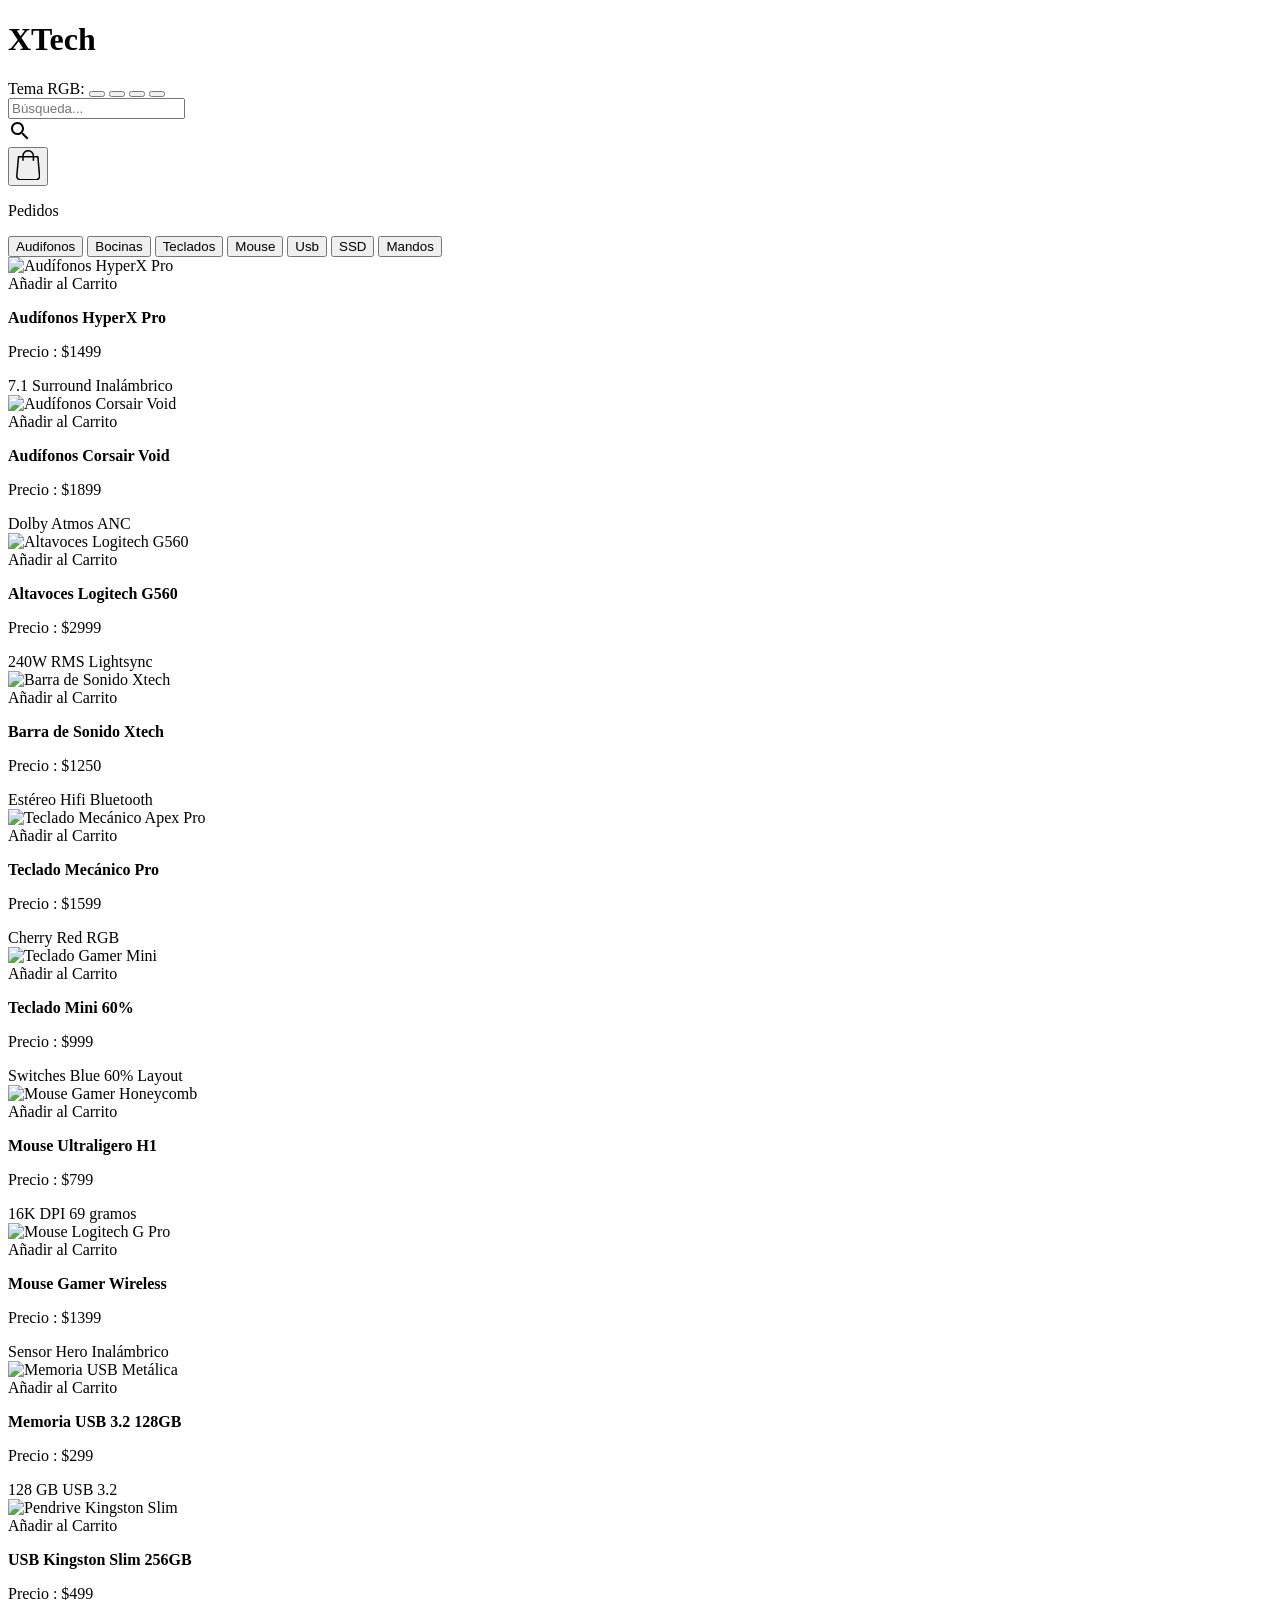
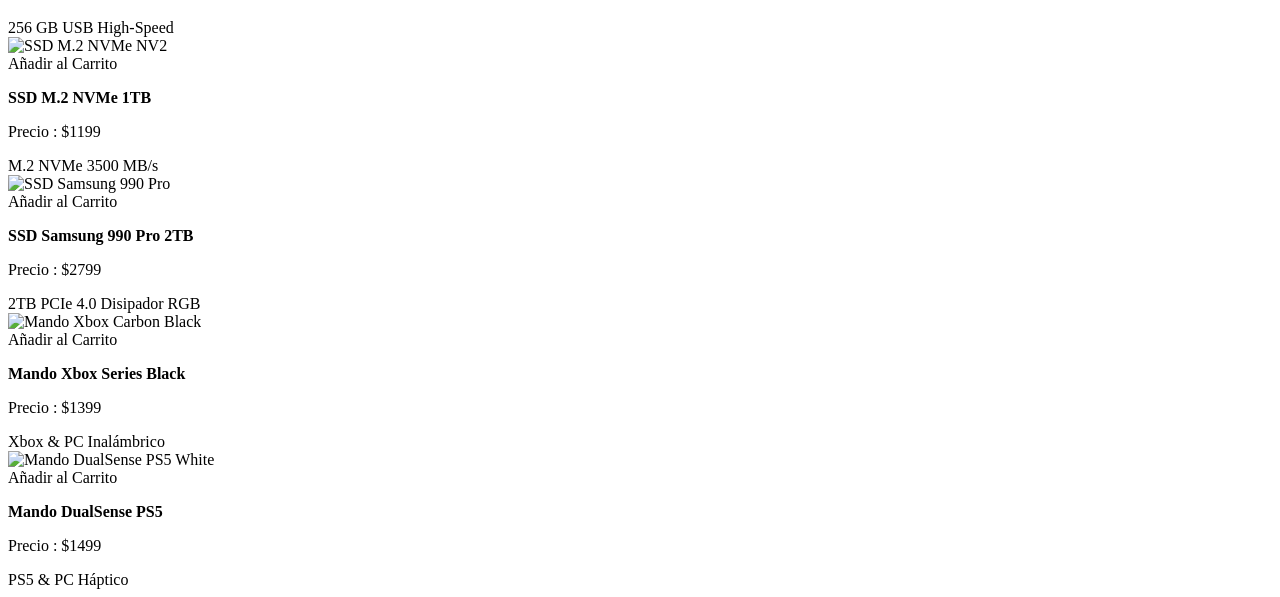
==== index.html @ 7f6bb750 "Update index.html" ====
<!DOCTYPE html>
<html lang="es">

<head>
    <meta charset="UTF-8">
    <meta name="viewport" content="width=device-width, initial-scale=1.0">
    <meta name="description"
        content="StreetFlow: tienda de ropa urbana con camisetas, sudaderas, zapatillas y más. Compra online ropa para hombres y mujeres.">
    <meta name="keywords" content="ropa urbana, streetwear, camisetas oversize, sudaderas, zapatillas, moda urbana">
    <meta name="author" content="Crixx">
    <title>StreetFlow - Ropa Urbana Online</title>
    <link rel="stylesheet" href="style.css">

    <link rel="preconnect" href="https://fonts.googleapis.com">
    <link rel="preconnect" href="https://fonts.gstatic.com" crossorigin>
    <link
        href="https://fonts.googleapis.com/css2?family=Montserrat:wght@400;600;700;800&family=Poppins:wght@300;400;600;700&family=PT+Serif:wght@400;700&display=swap"
        rel="stylesheet">
</head>

<body>

    <script async src="https://pagead2.googlesyndication.com/pagead/js/adsbygoogle.js?client=ca-pub-9582123606262246"
        crossorigin="anonymous"></script>

    <header class="main-header">
        <h1>XTech</h1>
        <div class="linea"></div>
        <div class="theme-selector">
            <span class="theme-label">Tema RGB:</span>
            <button class="theme-btn red active" data-color="#e60023" data-rgb="230, 0, 35" title="Red MSI"></button>
            <button class="theme-btn green" data-color="#00ff66" data-rgb="0, 255, 102" title="Green Razer"></button>
            <button class="theme-btn blue" data-color="#0088ff" data-rgb="0, 136, 255" title="Blue Intel"></button>
            <button class="theme-btn purple" data-color="#9d00ff" data-rgb="157, 0, 255" title="Purple Gamer"></button>
        </div>
    </header>

    <div class="bar-herramientas">
        <div class="search-container">
            <div class="search-bar">
                <input type="text" class="search-input" placeholder="Búsqueda..." />
                <div class="search-icon">
                    <svg xmlns="http://www.w3.org/2000/svg" height="24" viewBox="0 0 24 24" width="24">
                        <path d="M0 0h24v24H0z" fill="none"></path>
                        <path
                            d="M15.5 14h-.79l-.28-.27C15.41 12.59 16 11.11 16 9.5 16 5.91 13.09 3 9.5 3S3 5.91 3 9.5 5.91 16 9.5 16c1.61 0 3.09-.59 4.23-1.57l.27.28v.79l5 4.99L20.49 19l-4.99-5zM9.5 14C7.01 14 5 11.99 5 9.5S7.01 5 9.5 5 14 7.01 14 9.5 11.99 14 9.5 14z">
                        </path>
                    </svg>
                </div>
            </div>
            <div class="glow"></div>
        </div>

        <div class="cart-container" style="cursor: pointer;">
            <button data-quantity="0" class="btn-cart">
                <svg class="icon-cart" viewBox="0 0 24.38 30.52" height="30.52" width="24.38"
                    xmlns="http://www.w3.org/2000/svg">
                    <title>icon-cart</title>
                    <path transform="translate(-3.62 -0.85)"
                        d="M28,27.3,26.24,7.51a.75.75,0,0,0-.76-.69h-3.7a6,6,0,0,0-12,0H6.13a.76.76,0,0,0-.76.69L3.62,27.3v.07a4.29,4.29,0,0,0,4.52,4H23.48a4.29,4.29,0,0,0,4.52-4ZM15.81,2.37a4.47,4.47,0,0,1,4.46,4.45H11.35a4.47,4.47,0,0,1,4.46-4.45Zm7.67,27.48H8.13a2.79,2.79,0,0,1-3-2.45L6.83,8.34h3V11a.76.76,0,0,0,1.52,0V8.34h8.92V11a.76.76,0,0,0,1.52,0V8.34h3L26.48,27.4a2.79,2.79,0,0,1-3,2.44Zm0,0">
                    </path>
                </svg>
                <span class="quantity"></span>
            </button>
            <p class="texto_carrito">Pedidos</p>
        </div>
    </div>

    <div class="contenedor_seleccion">
        <button class="audifonos">Audifonos</button>
        <button class="bocinas">Bocinas</button>
        <button class="teclados">Teclados</button>
        <button class="mouse">Mouse</button>
        <button class="usb">Usb</button>
        <button class="ssd">SSD</button>
        <button class="mandos">Mandos</button>
    </div>

    <main class="contenedor-cards">
        <!-- AUDIFONOS -->
        <div class="card" data-category="audifonos" data-desc="Auriculares gamer profesionales con sonido envolvente e iluminación dinámica RGB." data-specs="Sonido 7.1, Iluminación RGB, Conexión Inalámbrica, Micrófono Desmontable">
            <div class="img-card">
                <img src="https://images.unsplash.com/photo-1546435770-a3e426bf472b?w=500&auto=format&fit=crop&q=60" alt="Audífonos HyperX Pro">
            </div>
            <div class="add-cart">Añadir al Carrito</div>
            <div class="info-card">
                <p><strong>Audífonos HyperX Pro</strong></p>
                <p>Precio : $1499</p>
                <div class="badges">
                    <span class="badge">7.1 Surround</span>
                    <span class="badge">Inalámbrico</span>
                </div>
            </div>
        </div>

        <div class="card" data-category="audifonos" data-desc="Auriculares de gama alta con transductores de neodimio y soporte completo para Dolby Atmos." data-specs="Dolby Atmos, Cancelación Ruido, Almohadillas Gel, Autonomía 20 horas">
            <div class="img-card">
                <img src="https://images.unsplash.com/photo-1618384887929-16ec33fab9ef?w=500&auto=format&fit=crop&q=60" alt="Audífonos Corsair Void">
            </div>
            <div class="add-cart">Añadir al Carrito</div>
            <div class="info-card">
                <p><strong>Audífonos Corsair Void</strong></p>
                <p>Precio : $1899</p>
                <div class="badges">
                    <span class="badge">Dolby Atmos</span>
                    <span class="badge">ANC</span>
                </div>
            </div>
        </div>

        <!-- BOCINAS -->
        <div class="card" data-category="bocinas" data-desc="Sistema de altavoces de escritorio con potente subwoofer y retroiluminación inteligente RGB sincronizada con tu pantalla." data-specs="Potencia 240W, Iluminación Lightsync, Conectividad Bluetooth, Entrada Óptica">
            <div class="img-card">
                <img src="https://images.unsplash.com/photo-1545454675-3531b543be5d?w=500&auto=format&fit=crop&q=60" alt="Altavoces Logitech G560">
            </div>
            <div class="add-cart">Añadir al Carrito</div>
            <div class="info-card">
                <p><strong>Altavoces Logitech G560</strong></p>
                <p>Precio : $2999</p>
                <div class="badges">
                    <span class="badge">240W RMS</span>
                    <span class="badge">Lightsync</span>
                </div>
            </div>
        </div>

        <div class="card" data-category="bocinas" data-desc="Barra de sonido compacta para debajo del monitor con sonido estéreo nítido e iluminación RGB integrada." data-specs="Sonido Estéreo, Bluetooth 5.0, Batería Recargable, RGB Dinámico">
            <div class="img-card">
                <img src="https://images.unsplash.com/photo-1608248597279-f99d160bfcbc?w=500&auto=format&fit=crop&q=60" alt="Barra de Sonido Xtech">
            </div>
            <div class="add-cart">Añadir al Carrito</div>
            <div class="info-card">
                <p><strong>Barra de Sonido Xtech</strong></p>
                <p>Precio : $1250</p>
                <div class="badges">
                    <span class="badge">Estéreo Hifi</span>
                    <span class="badge">Bluetooth</span>
                </div>
            </div>
        </div>

        <!-- TECLADOS -->
        <div class="card" data-category="teclados" data-desc="Teclado mecánico completo de alto rendimiento con switches lineales y distribución en español." data-specs="Switches Red, Iluminación RGB, Reposamuñecas, Chasis de Aluminio">
            <div class="img-card">
                <img src="https://images.unsplash.com/photo-1587829741301-dc798b83add3?w=500&auto=format&fit=crop&q=60" alt="Teclado Mecánico Apex Pro">
            </div>
            <div class="add-cart">Añadir al Carrito</div>
            <div class="info-card">
                <p><strong>Teclado Mecánico Pro</strong></p>
                <p>Precio : $1599</p>
                <div class="badges">
                    <span class="badge">Cherry Red</span>
                    <span class="badge">RGB</span>
                </div>
            </div>
        </div>

        <div class="card" data-category="teclados" data-desc="Teclado mecánico ultra-compacto formato 60% ideal para ahorrar espacio en escritorios gamer." data-specs="Formato 60%, Switches Blue, Cable USB-C, RGB Programable">
            <div class="img-card">
                <img src="https://images.unsplash.com/photo-1595225476474-87563907a212?w=500&auto=format&fit=crop&q=60" alt="Teclado Gamer Mini">
            </div>
            <div class="add-cart">Añadir al Carrito</div>
            <div class="info-card">
                <p><strong>Teclado Mini 60%</strong></p>
                <p>Precio : $999</p>
                <div class="badges">
                    <span class="badge">Switches Blue</span>
                    <span class="badge">60% Layout</span>
                </div>
            </div>
        </div>

        <!-- MOUSE -->
        <div class="card" data-category="mouse" data-desc="Mouse gamer ultraligero con diseño perforado panel de abeja para movimientos rápidos y precisos." data-specs="Sensor 16,000 DPI, Peso 69g, Cable Ultraligero, Switches Omron">
            <div class="img-card">
                <img src="https://images.unsplash.com/photo-1615663245857-ac93bb7c39e7?w=500&auto=format&fit=crop&q=60" alt="Mouse Gamer Honeycomb">
            </div>
            <div class="add-cart">Añadir al Carrito</div>
            <div class="info-card">
                <p><strong>Mouse Ultraligero H1</strong></p>
                <p>Precio : $799</p>
                <div class="badges">
                    <span class="badge">16K DPI</span>
                    <span class="badge">69 gramos</span>
                </div>
            </div>
        </div>

        <div class="card" data-category="mouse" data-desc="Mouse inalámbrico profesional de alto rendimiento con sensor óptico de última generación." data-specs="Sensor HERO, Inalámbrico, Batería 60h, 6 Botones Programables">
            <div class="img-card">
                <img src="https://images.unsplash.com/photo-1625842268584-8f329044703b?w=500&auto=format&fit=crop&q=60" alt="Mouse Logitech G Pro">
            </div>
            <div class="add-cart">Añadir al Carrito</div>
            <div class="info-card">
                <p><strong>Mouse Gamer Wireless</strong></p>
                <p>Precio : $1399</p>
                <div class="badges">
                    <span class="badge">Sensor Hero</span>
                    <span class="badge">Inalámbrico</span>
                </div>
            </div>
        </div>

        <!-- USB -->
        <div class="card" data-category="usb" data-desc="Memoria USB de alta resistencia metálica con interfaz USB 3.2 para transferencia ultrarrápida." data-specs="Capacidad 128GB, Interfaz USB 3.2, Cuerpo Metálico, Lector 150MB/s">
            <div class="img-card">
                <img src="https://images.unsplash.com/photo-1599940824399-b87987ceb72a?w=500&auto=format&fit=crop&q=60" alt="Memoria USB Metálica">
            </div>
            <div class="add-cart">Añadir al Carrito</div>
            <div class="info-card">
                <p><strong>Memoria USB 3.2 128GB</strong></p>
                <p>Precio : $299</p>
                <div class="badges">
                    <span class="badge">128 GB</span>
                    <span class="badge">USB 3.2</span>
                </div>
            </div>
        </div>

        <div class="card" data-category="usb" data-desc="Memoria USB ultra compacta de alta velocidad ideal para portátiles y reproductores de audio." data-specs="Capacidad 256GB, Interfaz USB 3.2 Gen 2, Diseño Compacto, Lector 200MB/s">
            <div class="img-card">
                <img src="https://images.unsplash.com/photo-1611186871348-b1ce696e52c9?w=500&auto=format&fit=crop&q=60" alt="Pendrive Kingston Slim">
            </div>
            <div class="add-cart">Añadir al Carrito</div>
            <div class="info-card">
                <p><strong>USB Kingston Slim 256GB</strong></p>
                <p>Precio : $499</p>
                <div class="badges">
                    <span class="badge">256 GB</span>
                    <span class="badge">USB High-Speed</span>
                </div>
            </div>
        </div>

        <!-- SSD -->
        <div class="card" data-category="ssd" data-desc="Unidad interna de estado sólido NVMe de alta velocidad ideal para reducir tiempos de carga." data-specs="Capacidad 1TB, Factor de forma M.2 NVMe, Lectura 3500MB/s, PCIe 4.0">
            <div class="img-card">
                <img src="https://images.unsplash.com/photo-1591488320449-011701bb6704?w=500&auto=format&fit=crop&q=60" alt="SSD M.2 NVMe NV2">
            </div>
            <div class="add-cart">Añadir al Carrito</div>
            <div class="info-card">
                <p><strong>SSD M.2 NVMe 1TB</strong></p>
                <p>Precio : $1199</p>
                <div class="badges">
                    <span class="badge">M.2 NVMe</span>
                    <span class="badge">3500 MB/s</span>
                </div>
            </div>
        </div>

        <div class="card" data-category="ssd" data-desc="SSD insignia de rendimiento extremo con disipador térmico de aluminio incorporado, compatible con PS5 y PC." data-specs="Capacidad 2TB, Disipador Integrado, Lectura 7450MB/s, Compatible PS5/PC">
            <div class="img-card">
                <img src="https://images.unsplash.com/photo-1544244015-0df4b3ffc6b0?w=500&auto=format&fit=crop&q=60" alt="SSD Samsung 990 Pro">
            </div>
            <div class="add-cart">Añadir al Carrito</div>
            <div class="info-card">
                <p><strong>SSD Samsung 990 Pro 2TB</strong></p>
                <p>Precio : $2799</p>
                <div class="badges">
                    <span class="badge">2TB PCIe 4.0</span>
                    <span class="badge">Disipador RGB</span>
                </div>
            </div>
        </div>

        <!-- MANDOS -->
        <div class="card" data-category="mandos" data-desc="Mando inalámbrico oficial de Xbox con ergonomía refinada, joysticks de alta sensibilidad y agarre antideslizante." data-specs="Conexión Inalámbrica, Puerto Jack 3.5mm, Compatibilidad PC/Xbox, Pilas/Batería recargable">
            <div class="img-card">
                <img src="https://images.unsplash.com/photo-1600080972464-8e5f35f63d08?w=500&auto=format&fit=crop&q=60" alt="Mando Xbox Carbon Black">
            </div>
            <div class="add-cart">Añadir al Carrito</div>
            <div class="info-card">
                <p><strong>Mando Xbox Series Black</strong></p>
                <p>Precio : $1399</p>
                <div class="badges">
                    <span class="badge">Xbox & PC</span>
                    <span class="badge">Inalámbrico</span>
                </div>
            </div>
        </div>

        <div class="card" data-category="mandos" data-desc="Control inalámbrico DualSense con retroalimentación háptica y gatillos adaptativos." data-specs="Retroalimentación Háptica, Gatillos Adaptativos, Micrófono Integrado, Sensor de Movimiento">
            <div class="img-card">
                <img src="https://images.unsplash.com/photo-1592840496694-26d035b52b48?w=500&auto=format&fit=crop&q=60" alt="Mando DualSense PS5 White">
            </div>
            <div class="add-cart">Añadir al Carrito</div>
            <div class="info-card">
                <p><strong>Mando DualSense PS5</strong></p>
                <p>Precio : $1499</p>
                <div class="badges">
                    <span class="badge">PS5 & PC</span>
                    <span class="badge">Háptico</span>
                </div>
            </div>
        </div>
    </main>

    <script>
        document.addEventListener('DOMContentLoaded', () => {
            // --- CONFIGURACIÓN DE TU WHATSAPP ---
            const TELEFONO_WHATSAPP = "18493793749";

            // --- ESTADO GLOBAL ---
            let carrito = [];
            let filtroActivo = null;

            // --- ELEMENTOS DEL DOM ---
            const searchInput = document.querySelector('.search-input');
            const cards = document.querySelectorAll('.card');
            const cartContainer = document.querySelector('.cart-container');
            const btnCart = document.querySelector('.btn-cart');
            const quantityBadge = document.querySelector('.quantity');

            // --- SELECTOR DE TEMAS RGB ---
            const themeBtns = document.querySelectorAll('.theme-btn');
            themeBtns.forEach(btn => {
                btn.addEventListener('click', () => {
                    themeBtns.forEach(b => b.classList.remove('active'));
                    btn.classList.add('active');
                    const color = btn.getAttribute('data-color');
                    const rgb = btn.getAttribute('data-rgb');
                    document.documentElement.style.setProperty('--primary-color', color);
                    document.documentElement.style.setProperty('--primary-color-rgb', rgb);
                });
            });

            // --- DISEÑO DINÁMICO DE LA NOTIFICACIÓN DEL CARRITO ---
            Object.assign(quantityBadge.style, {
                position: 'absolute',
                top: '-5px',
                right: '-5px',
                backgroundColor: 'var(--primary-color)',
                color: 'white',
                fontSize: '11px',
                fontWeight: 'bold',
                borderRadius: '50%',
                padding: '2px 6px',
                minWidth: '18px',
                height: '18px',
                display: 'none',
                alignItems: 'center',
                justifyContent: 'center',
                fontFamily: "'Montserrat', sans-serif",
                zIndex: '10'
            });

            // --- FUNCIÓN: ACTUALIZAR CONTADOR DE PRENDAS ---
            function actualizarInterfazCarrito() {
                const totalProductos = carrito.reduce((sum, item) => sum + item.cantidad, 0);
                btnCart.setAttribute('data-quantity', totalProductos);

                if (totalProductos > 0) {
                    quantityBadge.textContent = totalProductos;
                    quantityBadge.style.display = 'flex';
                } else {
                    quantityBadge.style.display = 'none';
                }
            }

            // --- FUNCIÓN: AÑADIR AL CARRITO (DESDE LA TARJETA DIRECTO) ---
            cards.forEach(card => {
                const btnAdd = card.querySelector('.add-cart');
                btnAdd.addEventListener('click', (e) => {
                    e.stopPropagation(); // Evita clics no deseados e impedir abrir modal de specs

                    const titulo = card.querySelector('.info-card strong').textContent;
                    const precioTexto = card.querySelector('.info-card p:nth-child(2)').textContent;
                    const precio = parseInt(precioTexto.replace(/[^0-9]/g, ''), 10) || 0;

                    const itemExistente = carrito.find(item => item.titulo === titulo);
                    if (itemExistente) {
                        itemExistente.cantidad++;
                    } else {
                        carrito.push({ titulo, precio, cantidad: 1 });
                    }

                    actualizarInterfazCarrito();

                    // Pequeño efecto visual temporal de éxito al botón presionado
                    const textoOriginal = btnAdd.textContent;
                    btnAdd.textContent = "¡Agregado! ✓";
                    btnAdd.style.color = "#00ff66"; // verde de éxito
                    setTimeout(() => {
                        btnAdd.textContent = textoOriginal;
                        btnAdd.style.color = "";
                    }, 1000);
                });

                // --- ABRIR MODAL DE ESPECIFICACIONES ---
                card.addEventListener('click', (e) => {
                    // Si se hizo click en el botón de agregar al carrito directo, ignorar
                    if (e.target.classList.contains('add-cart')) return;

                    const titulo = card.querySelector('.info-card strong').textContent;
                    const precioTexto = card.querySelector('.info-card p:nth-child(2)').textContent;
                    const precio = parseInt(precioTexto.replace(/[^0-9]/g, ''), 10) || 0;
                    const imgUrl = card.querySelector('.img-card img').src;
                    const desc = card.getAttribute('data-desc') || "Sin descripción disponible.";
                    const specsAttr = card.getAttribute('data-specs') || "";
                    const specsList = specsAttr ? specsAttr.split(',') : [];

                    abrirModalEspecificaciones(titulo, precio, imgUrl, desc, specsList);
                });
            });

            // --- FUNCIÓN: ABRIR MODAL DE ESPECIFICACIONES TÉCNICAS ---
            function abrirModalEspecificaciones(titulo, precio, imgUrl, desc, specsList) {
                const overlay = document.createElement('div');
                overlay.className = 'specs-modal-overlay';

                const contenido = document.createElement('div');
                contenido.className = 'specs-modal-content';

                // Botón Cerrar
                const btnCerrar = document.createElement('button');
                btnCerrar.className = 'specs-modal-close';
                btnCerrar.innerHTML = '&times;';
                btnCerrar.addEventListener('click', () => overlay.remove());
                contenido.appendChild(btnCerrar);

                // Grid Principal
                const grid = document.createElement('div');
                grid.className = 'specs-modal-grid';

                // Imagen
                const img = document.createElement('img');
                img.src = imgUrl;
                img.alt = titulo;
                img.className = 'specs-modal-img';
                grid.appendChild(img);

                // Info
                const info = document.createElement('div');
                info.className = 'specs-modal-info';

                const subInfo = document.createElement('div');
                
                const titleEl = document.createElement('h4');
                titleEl.className = 'specs-modal-title';
                titleEl.textContent = titulo;
                subInfo.appendChild(titleEl);

                const descEl = document.createElement('p');
                descEl.className = 'specs-modal-desc';
                descEl.textContent = desc;
                subInfo.appendChild(descEl);

                if (specsList.length > 0) {
                    const techList = document.createElement('ul');
                    techList.className = 'specs-modal-tech-list';
                    specsList.forEach(spec => {
                        const li = document.createElement('li');
                        li.textContent = spec.trim();
                        techList.appendChild(li);
                    });
                    subInfo.appendChild(techList);
                }

                info.appendChild(subInfo);

                // Footer Modal
                const footer = document.createElement('div');
                footer.className = 'specs-modal-footer';

                const precioEl = document.createElement('span');
                precioEl.className = 'specs-modal-price';
                precioEl.textContent = `$${precio}`;
                footer.appendChild(precioEl);

                const btnAdd = document.createElement('button');
                btnAdd.className = 'specs-modal-btn-add';
                btnAdd.textContent = 'Añadir al Carrito';
                btnAdd.addEventListener('click', () => {
                    const itemExistente = carrito.find(item => item.titulo === titulo);
                    if (itemExistente) {
                        itemExistente.cantidad++;
                    } else {
                        carrito.push({ titulo, precio, cantidad: 1 });
                    }
                    actualizarInterfazCarrito();

                    // Animación de éxito
                    btnAdd.textContent = "✓ Agregado";
                    btnAdd.style.backgroundColor = '#00ff66';
                    btnAdd.style.color = '#000';
                    setTimeout(() => {
                        btnAdd.textContent = "Añadir al Carrito";
                        btnAdd.style.backgroundColor = '';
                        btnAdd.style.color = '';
                    }, 1000);
                });
                footer.appendChild(btnAdd);

                info.appendChild(footer);
                grid.appendChild(info);
                contenido.appendChild(grid);
                overlay.appendChild(contenido);

                overlay.addEventListener('click', (e) => {
                    if (e.target === overlay) overlay.remove();
                });

                document.body.appendChild(overlay);
            }

            // --- FUNCIÓN: FILTRAR POR CATEGORÍAS (BOTONES) ---
            const mapeoCategorias = {
                '.audifonos': 'audifono',
                '.bocinas': 'bocina',
                '.teclados': 'teclado',
                '.mouse': 'mouse',
                '.usb': 'usb',
                '.ssd': 'ssd',
                '.mandos': 'mando'
            };

            Object.keys(mapeoCategorias).forEach(selector => {
                const boton = document.querySelector(selector);
                if (boton) {
                    boton.addEventListener('click', () => {
                        const termino = mapeoCategorias[selector];

                        if (filtroActivo === termino) {
                            filtroActivo = null;
                            searchInput.value = "";
                            filtrarProductos("");
                        } else {
                            filtroActivo = termino;
                            searchInput.value = boton.textContent;
                            filtrarProductos(termino);
                        }
                    });
                }
            });

            // --- FUNCIÓN: FILTRAR POR BARRA DE BÚSQUEDA ---
            searchInput.addEventListener('input', (e) => {
                filtroActivo = null;
                filtrarProductos(e.target.value);
            });

            function filtrarProductos(termino) {
                const limpio = termino.toLowerCase().trim();
                cards.forEach(card => {
                    const titulo = card.querySelector('.info-card strong').textContent.toLowerCase();
                    const categoria = (card.getAttribute('data-category') || '').toLowerCase();
                    if (titulo.includes(limpio) || categoria.includes(limpio)) {
                        card.style.display = '';
                    } else {
                        card.style.display = 'none';
                    }
                });
            }

            // --- INTERFAZ DINÁMICA DEL MODAL DE COMPRAS XTECH ---
            cartContainer.addEventListener('click', () => {
                abrirModalPedidos();
            });

            function abrirModalPedidos() {
                const modalPrevio = document.getElementById('streetflow-modal');
                if (modalPrevio) modalPrevio.remove();

                const overlay = document.createElement('div');
                overlay.id = 'streetflow-modal';
                Object.assign(overlay.style, {
                    position: 'fixed',
                    top: '0',
                    left: '0',
                    width: '100vw',
                    height: '100vh',
                    backgroundColor: 'rgba(0, 0, 0, 0.85)',
                    zIndex: '9999',
                    display: 'flex',
                    alignItems: 'center',
                    justifyContent: 'center',
                    fontFamily: "'Montserrat', sans-serif",
                    padding: '15px'
                });

                const contenido = document.createElement('div');
                Object.assign(contenido.style, {
                    backgroundColor: '#111',
                    border: '2px solid var(--primary-color)',
                    borderRadius: '8px',
                    width: '100%',
                    maxWidth: '450px',
                    padding: '25px',
                    color: 'whitesmoke',
                    boxShadow: '0 0 25px rgba(var(--primary-color-rgb), 0.4)',
                    position: 'relative'
                });

                const tituloModal = document.createElement('h3');
                tituloModal.textContent = "Mis Pedidos";
                Object.assign(tituloModal.style, {
                    fontSize: '22px',
                    fontWeight: '800',
                    marginBottom: '20px',
                    textAlign: 'center',
                    borderBottom: '1px solid var(--primary-color)',
                    paddingBottom: '10px',
                    textTransform: 'uppercase',
                    letterSpacing: '1px'
                });
                contenido.appendChild(tituloModal);

                const listaProductos = document.createElement('div');
                Object.assign(listaProductos.style, {
                    maxHeight: '240px',
                    overflowY: 'auto',
                    marginBottom: '20px',
                    paddingRight: '5px'
                });

                let totalCompra = 0;

                if (carrito.length === 0) {
                    const vacio = document.createElement('p');
                    vacio.textContent = "Tu carrito está vacío actualmente.";
                    vacio.style.textAlign = 'center';
                    vacio.style.color = 'gray';
                    listaProductos.appendChild(vacio);
                } else {
                    carrito.forEach((item, index) => {
                        const subtotal = item.precio * item.cantidad;
                        totalCompra += subtotal;

                        const fila = document.createElement('div');
                        Object.assign(fila.style, {
                            display: 'flex',
                            justifyContent: 'space-between',
                            alignItems: 'center',
                            marginBottom: '12px',
                            fontSize: '14px',
                            borderBottom: '1px solid rgba(245, 245, 245, 0.1)',
                            paddingBottom: '8px'
                        });

                        fila.innerHTML = `
                            <div style="display: flex; align-items: center; gap: 10px;">
                                <button class="btn-eliminar" data-index="${index}" style="
                                    background-color: #000;
                                    color: #fff;
                                    border: 1.5px solid var(--primary-color);
                                    border-radius: 4px;
                                    width: 22px;
                                    height: 22px;
                                    display: flex;
                                    align-items: center;
                                    justify-content: center;
                                    font-size: 14px;
                                    font-weight: bold;
                                    cursor: pointer;
                                    transition: all 0.2s ease;
                                    font-family: 'Montserrat', sans-serif;
                                    line-height: 1;
                                    padding: 0;
                                ">&times;</button>
                                <span style="font-weight:700; color:var(--primary-color);">${item.cantidad}x</span> 
                                <span>${item.titulo}</span>
                            </div>
                            <span style="font-weight:600;">$${subtotal}</span>
                        `;

                        const btnEliminar = fila.querySelector('.btn-eliminar');
                        btnEliminar.addEventListener('mouseenter', () => {
                            btnEliminar.style.backgroundColor = 'var(--primary-color)';
                            btnEliminar.style.color = '#000';
                        });
                        btnEliminar.addEventListener('mouseleave', () => {
                            btnEliminar.style.backgroundColor = '#000';
                            btnEliminar.style.color = '#fff';
                        });
                        btnEliminar.addEventListener('click', () => {
                            carrito.splice(index, 1);
                            actualizarInterfazCarrito();
                            abrirModalPedidos();
                        });

                        listaProductos.appendChild(fila);
                    });
                }
                contenido.appendChild(listaProductos);

                const totalContenedor = document.createElement('div');
                Object.assign(totalContenedor.style, {
                    display: 'flex',
                    justifyContent: 'space-between',
                    fontWeight: '800',
                    fontSize: '18px',
                    marginBottom: '25px',
                    paddingTop: '5px'
                });
                totalContenedor.innerHTML = `<span>TOTAL:</span><span style="color:var(--primary-color);">$${totalCompra}</span>`;
                contenido.appendChild(totalContenedor);

                if (carrito.length > 0) {
                    const metodoPagoContenedor = document.createElement('div');
                    Object.assign(metodoPagoContenedor.style, {
                        borderTop: '1px solid rgba(255, 255, 255, 0.1)',
                        paddingTop: '15px',
                        marginBottom: '20px',
                        fontSize: '13px'
                    });
                    
                    metodoPagoContenedor.innerHTML = `
                        <p style="font-weight: 800; font-size: 13px; margin-bottom: 12px; color: var(--primary-color); letter-spacing: 0.5px; text-transform: uppercase;">Método de Pago:</p>
                        <div style="display: flex; flex-direction: column; gap: 10px;">
                            <label style="display: flex; align-items: center; gap: 8px; cursor: pointer; user-select: none;">
                                <input type="radio" name="metodo-pago" value="whatsapp" checked style="accent-color: var(--primary-color); cursor: pointer;">
                                <span>Coordinar por WhatsApp</span>
                            </label>
                            <label style="display: flex; align-items: center; gap: 8px; cursor: pointer; user-select: none;">
                                <input type="radio" name="metodo-pago" value="paypal" style="accent-color: var(--primary-color); cursor: pointer;">
                                <span>PayPal (ruizcristoferluciano@gmail.com)</span>
                            </label>
                            <label style="display: flex; align-items: center; gap: 8px; cursor: pointer; user-select: none;">
                                <input type="radio" name="metodo-pago" value="transferencia" style="accent-color: var(--primary-color); cursor: pointer;">
                                <span>Transferencia Popular (851326082)</span>
                            </label>
                        </div>
                        <div id="instrucciones-pago" style="margin-top: 12px; font-size: 11px; color: #b3b3b3; background: #080808; border: 1px solid rgba(255, 255, 255, 0.05); padding: 10px; border-radius: 4px; display: none; line-height: 1.4;"></div>
                    `;
                    contenido.appendChild(metodoPagoContenedor);

                    const radios = metodoPagoContenedor.querySelectorAll('input[name="metodo-pago"]');
                    const instBox = metodoPagoContenedor.querySelector('#instrucciones-pago');

                    radios.forEach(radio => {
                        radio.addEventListener('change', (e) => {
                            if (e.target.value === 'paypal') {
                                instBox.style.display = 'block';
                                instBox.innerHTML = `Paga de forma rápida mediante PayPal a <strong style="color:var(--primary-color);">ruizcristoferluciano@gmail.com</strong>.<br>Al hacer clic en enviar, se adjuntará un enlace de pago directo en tu WhatsApp.`;
                            } else if (e.target.value === 'transferencia') {
                                instBox.style.display = 'block';
                                instBox.innerHTML = `Realiza tu transferencia al <strong>Banco Popular</strong>:<br>Cuenta No: <strong style="color:var(--primary-color);">851326082</strong>.<br>Por favor adjunta el comprobante en tu mensaje de WhatsApp.`;
                            } else {
                                instBox.style.display = 'none';
                            }
                        });
                    });
                }

                const btnEnviar = document.createElement('button');
                btnEnviar.textContent = "Enviar Pedido por WhatsApp";
                Object.assign(btnEnviar.style, {
                    width: '100%',
                    padding: '12px',
                    backgroundColor: 'var(--primary-color)',
                    color: 'white',
                    border: 'none',
                    borderRadius: '4px',
                    fontWeight: '700',
                    fontSize: '15px',
                    cursor: 'pointer',
                    transition: 'all 0.2s ease-in-out',
                    marginBottom: '10px'
                });

                if (carrito.length === 0) {
                    btnEnviar.style.opacity = '0.5';
                    btnEnviar.style.cursor = 'not-allowed';
                    btnEnviar.disabled = true;
                } else {
                    btnEnviar.addEventListener('click', () => {
                        const metodoSeleccionado = contenido.querySelector('input[name="metodo-pago"]:checked')?.value || 'whatsapp';

                        let textoMensaje = "¡Hola XTech! ⚡ Me gustaría realizar el siguiente pedido:\n\n";
                        carrito.forEach(item => {
                            textoMensaje += `• ${item.cantidad}x ${item.titulo} - ($${item.precio} c/u)\n`;
                        });
                        textoMensaje += `\n💰 *Total de la Orden:* $${totalCompra}\n`;

                        if (metodoSeleccionado === 'paypal') {
                            const paypalLink = `https://www.paypal.com/cgi-bin/webscr?cmd=_xclick&business=ruizcristoferluciano@gmail.com&currency_code=USD&amount=${totalCompra}&item_name=Pedido+XTech`;
                            textoMensaje += `\n💳 *Método de Pago:* PayPal\n✉️ *Cuenta:* ruizcristoferluciano@gmail.com\n🔗 *Enlace de Pago Directo:* ${paypalLink}\n`;
                        } else if (metodoSeleccionado === 'transferencia') {
                            textoMensaje += `\n💳 *Método de Pago:* Transferencia Banco Popular\n🏦 *Cuenta No:* 851326082\n⚠️ _(Adjuntaré el comprobante de transferencia a continuación)_\n`;
                        } else {
                            textoMensaje += `\n💳 *Método de Pago:* Coordinar por WhatsApp\n`;
                        }

                        textoMensaje += `\nQuedo atento para coordinar la entrega.`;

                        const urlWhatsApp = `https://wa.me/${TELEFONO_WHATSAPP}?text=${encodeURIComponent(textoMensaje)}`;
                        window.open(urlWhatsApp, '_blank');
                    });
                }
                contenido.appendChild(btnEnviar);

                const btnCerrar = document.createElement('button');
                btnCerrar.textContent = "Cerrar Ventana";
                Object.assign(btnCerrar.style, {
                    width: '100%',
                    padding: '10px',
                    backgroundColor: 'transparent',
                    color: 'whitesmoke',
                    border: '1px solid rgba(245, 245, 245, 0.3)',
                    borderRadius: '4px',
                    fontWeight: '600',
                    fontSize: '13px',
                    cursor: 'pointer'
                });
                btnCerrar.addEventListener('click', () => overlay.remove());
                contenido.appendChild(btnCerrar);

                overlay.addEventListener('click', (e) => {
                    if (e.target === overlay) overlay.remove();
                });

                overlay.appendChild(contenido);
                document.body.appendChild(overlay);
            }
        });
    </script>
</body>

</html>
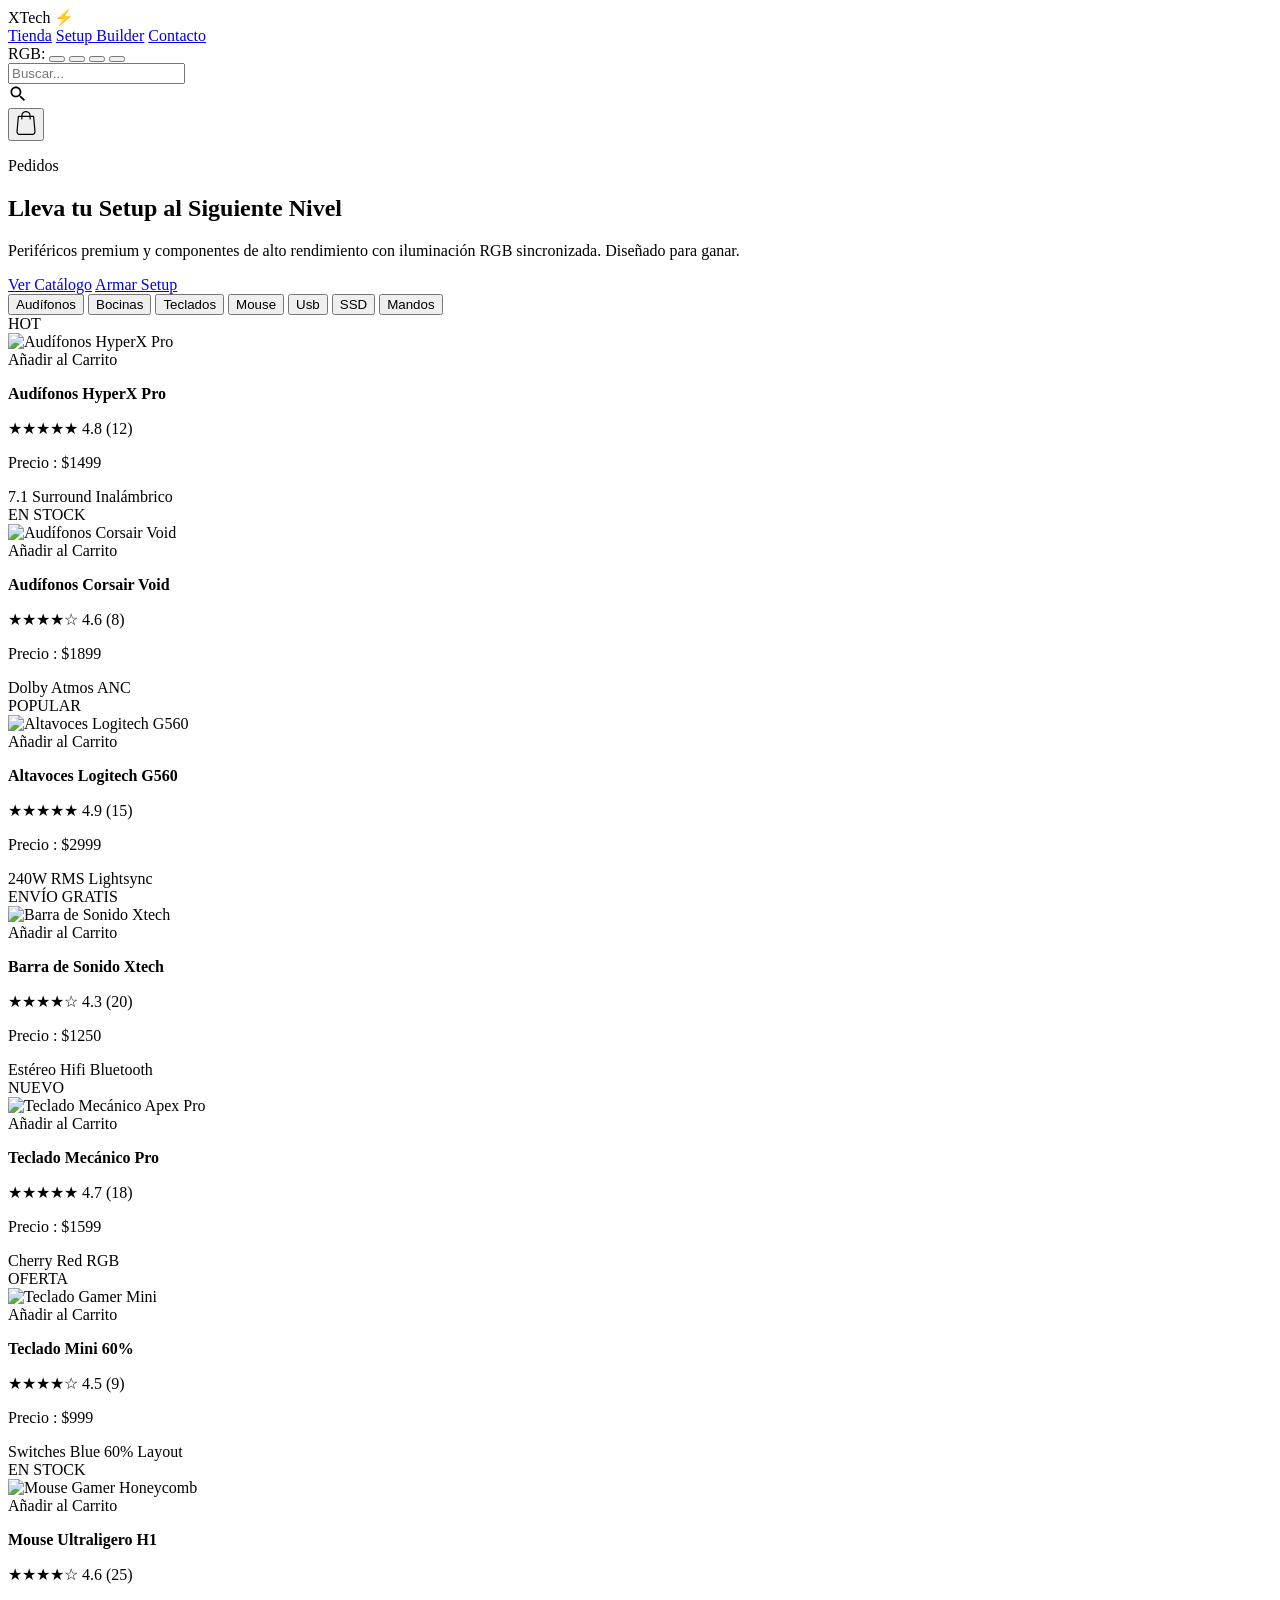
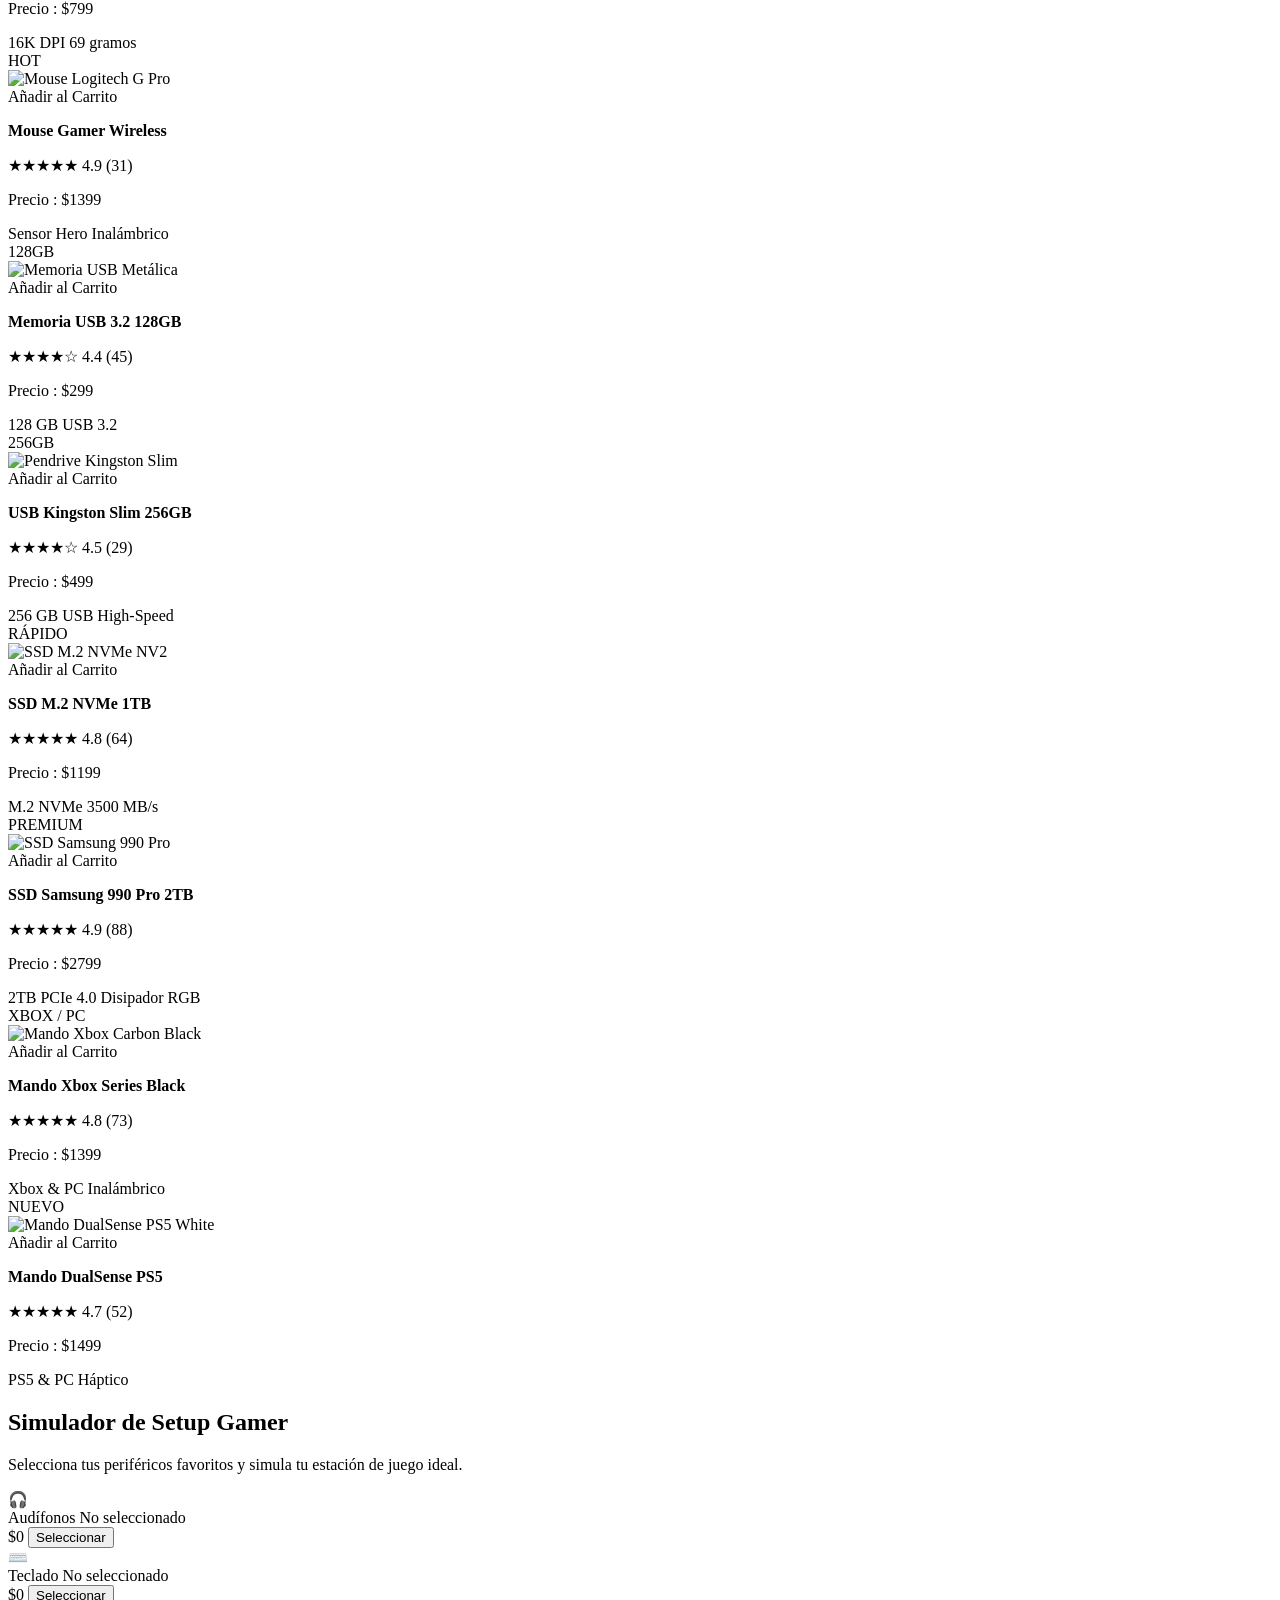
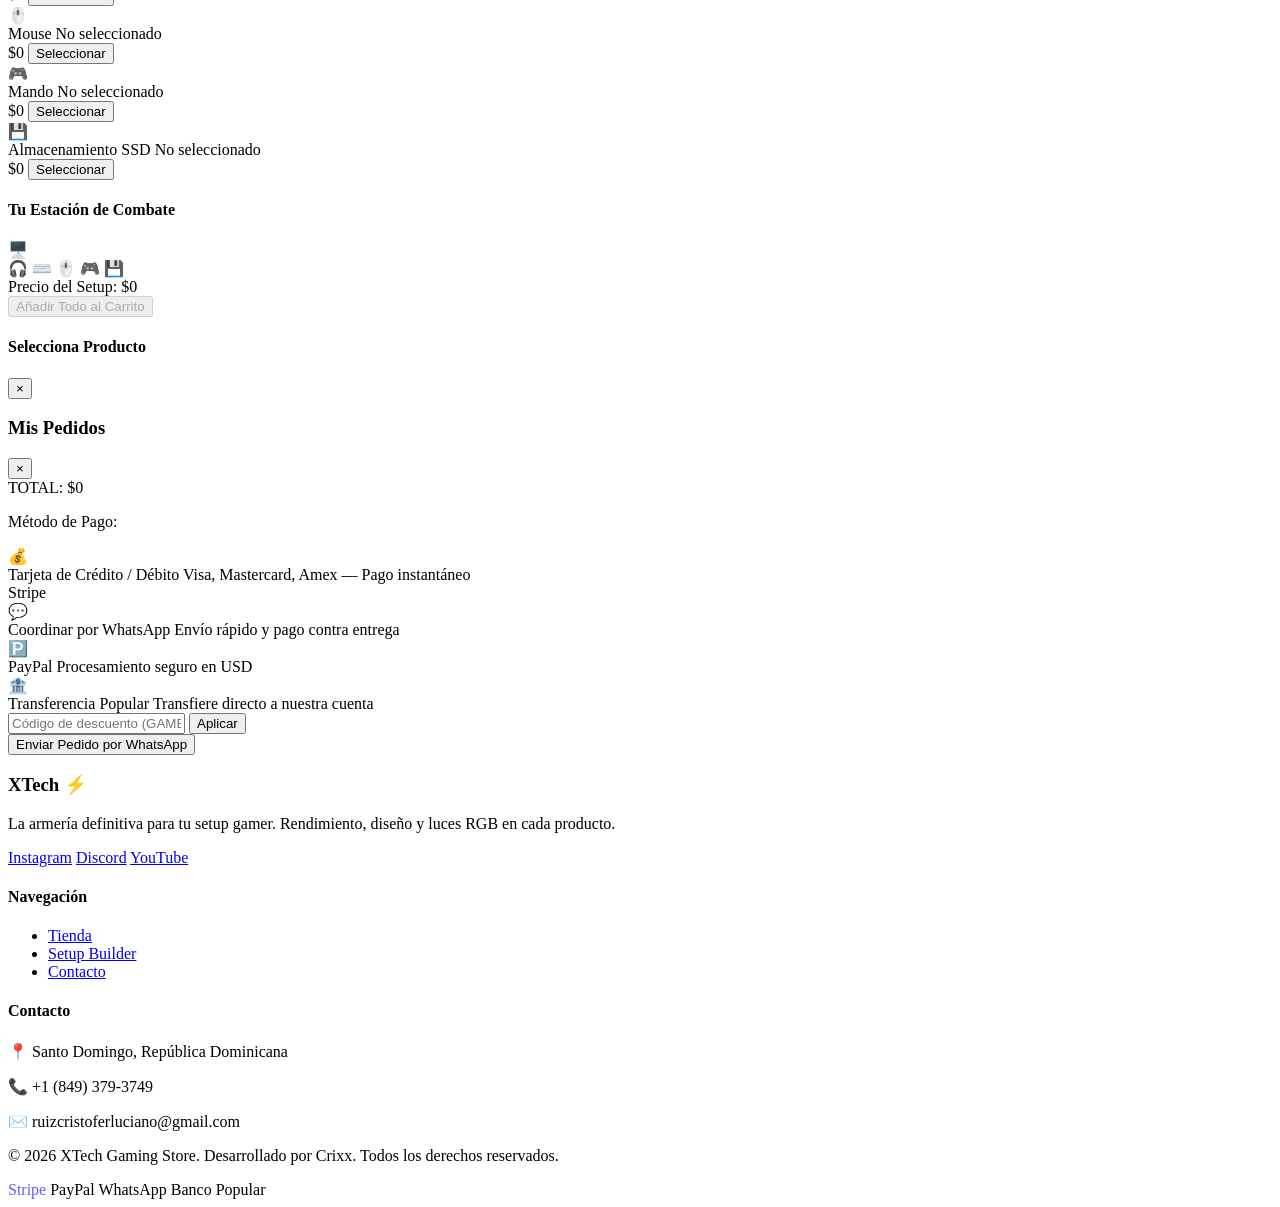
==== commit 20f7c307: "Add files via upload" ====
--- a/index.html
+++ b/index.html
@@ -5,10 +5,10 @@
     <meta charset="UTF-8">
     <meta name="viewport" content="width=device-width, initial-scale=1.0">
     <meta name="description"
-        content="StreetFlow: tienda de ropa urbana con camisetas, sudaderas, zapatillas y más. Compra online ropa para hombres y mujeres.">
-    <meta name="keywords" content="ropa urbana, streetwear, camisetas oversize, sudaderas, zapatillas, moda urbana">
+        content="XTech: Tu tienda gamer premium. Encuentra audífonos, bocinas, teclados mecánicos, ratones y accesorios para elevar tu setup de juego.">
+    <meta name="keywords" content="tienda gamer, xtech, perifericos gamer, teclado mecanico, audifonos gamer, mandos xbox, ssd nvme, accesorios gaming">
     <meta name="author" content="Crixx">
-    <title>StreetFlow - Ropa Urbana Online</title>
+    <title>XTech - Elite Gaming Setup & Periféricos</title>
     <link rel="stylesheet" href="style.css">
 
     <link rel="preconnect" href="https://fonts.googleapis.com">
@@ -24,68 +24,90 @@
         crossorigin="anonymous"></script>
 
     <header class="main-header">
-        <h1>XTech</h1>
-        <div class="linea"></div>
-        <div class="theme-selector">
-            <span class="theme-label">Tema RGB:</span>
-            <button class="theme-btn red active" data-color="#e60023" data-rgb="230, 0, 35" title="Red MSI"></button>
-            <button class="theme-btn green" data-color="#00ff66" data-rgb="0, 255, 102" title="Green Razer"></button>
-            <button class="theme-btn blue" data-color="#0088ff" data-rgb="0, 136, 255" title="Blue Intel"></button>
-            <button class="theme-btn purple" data-color="#9d00ff" data-rgb="157, 0, 255" title="Purple Gamer"></button>
+        <div class="navbar-container">
+            <div class="logo">
+                <span class="logo-accent">X</span>Tech <span class="logo-icon">⚡</span>
+            </div>
+            
+            <nav class="nav-links">
+                <a href="#productos" class="nav-link">Tienda</a>
+                <a href="#setup-builder" class="nav-link">Setup Builder</a>
+                <a href="#contacto" class="nav-link">Contacto</a>
+            </nav>
+            
+            <div class="nav-actions">
+                <div class="theme-selector">
+                    <span class="theme-label">RGB:</span>
+                    <button class="theme-btn red active" data-color="#e60023" data-rgb="230, 0, 35" title="Red MSI"></button>
+                    <button class="theme-btn green" data-color="#00ff66" data-rgb="0, 255, 102" title="Green Razer"></button>
+                    <button class="theme-btn blue" data-color="#0088ff" data-rgb="0, 136, 255" title="Blue Intel"></button>
+                    <button class="theme-btn purple" data-color="#9d00ff" data-rgb="157, 0, 255" title="Purple Gamer"></button>
+                </div>
+                
+                <div class="search-container">
+                    <div class="search-bar">
+                        <input type="text" class="search-input" placeholder="Buscar..." />
+                        <div class="search-icon">
+                            <svg xmlns="http://www.w3.org/2000/svg" height="20" viewBox="0 0 24 24" width="20">
+                                <path d="M0 0h24v24H0z" fill="none"></path>
+                                <path d="M15.5 14h-.79l-.28-.27C15.41 12.59 16 11.11 16 9.5 16 5.91 13.09 3 9.5 3S3 5.91 3 9.5 5.91 16 9.5 16c1.61 0 3.09-.59 4.23-1.57l.27.28v.79l5 4.99L20.49 19l-4.99-5zM9.5 14C7.01 14 5 11.99 5 9.5S7.01 5 9.5 5 14 7.01 14 9.5 11.99 14 9.5 14z"></path>
+                            </svg>
+                        </div>
+                    </div>
+                </div>
+
+                <div class="cart-container" style="cursor: pointer;">
+                    <button data-quantity="0" class="btn-cart">
+                        <svg class="icon-cart" viewBox="0 0 24.38 30.52" height="24" width="20" xmlns="http://www.w3.org/2000/svg">
+                            <title>icon-cart</title>
+                            <path transform="translate(-3.62 -0.85)" d="M28,27.3,26.24,7.51a.75.75,0,0,0-.76-.69h-3.7a6,6,0,0,0-12,0H6.13a.76.76,0,0,0-.76.69L3.62,27.3v.07a4.29,4.29,0,0,0,4.52,4H23.48a4.29,4.29,0,0,0,4.52-4ZM15.81,2.37a4.47,4.47,0,0,1,4.46,4.45H11.35a4.47,4.47,0,0,1,4.46-4.45Zm7.67,27.48H8.13a2.79,2.79,0,0,1-3-2.45L6.83,8.34h3V11a.76.76,0,0,0,1.52,0V8.34h8.92V11a.76.76,0,0,0,1.52,0V8.34h3L26.48,27.4a2.79,2.79,0,0,1-3,2.44Zm0,0"></path>
+                        </svg>
+                        <span class="quantity"></span>
+                    </button>
+                    <p class="texto_carrito">Pedidos</p>
+                </div>
+            </div>
         </div>
     </header>
 
-    <div class="bar-herramientas">
-        <div class="search-container">
-            <div class="search-bar">
-                <input type="text" class="search-input" placeholder="Búsqueda..." />
-                <div class="search-icon">
-                    <svg xmlns="http://www.w3.org/2000/svg" height="24" viewBox="0 0 24 24" width="24">
-                        <path d="M0 0h24v24H0z" fill="none"></path>
-                        <path
-                            d="M15.5 14h-.79l-.28-.27C15.41 12.59 16 11.11 16 9.5 16 5.91 13.09 3 9.5 3S3 5.91 3 9.5 5.91 16 9.5 16c1.61 0 3.09-.59 4.23-1.57l.27.28v.79l5 4.99L20.49 19l-4.99-5zM9.5 14C7.01 14 5 11.99 5 9.5S7.01 5 9.5 5 14 7.01 14 9.5 11.99 14 9.5 14z">
-                        </path>
-                    </svg>
-                </div>
-            </div>
-            <div class="glow"></div>
-        </div>
-
-        <div class="cart-container" style="cursor: pointer;">
-            <button data-quantity="0" class="btn-cart">
-                <svg class="icon-cart" viewBox="0 0 24.38 30.52" height="30.52" width="24.38"
-                    xmlns="http://www.w3.org/2000/svg">
-                    <title>icon-cart</title>
-                    <path transform="translate(-3.62 -0.85)"
-                        d="M28,27.3,26.24,7.51a.75.75,0,0,0-.76-.69h-3.7a6,6,0,0,0-12,0H6.13a.76.76,0,0,0-.76.69L3.62,27.3v.07a4.29,4.29,0,0,0,4.52,4H23.48a4.29,4.29,0,0,0,4.52-4ZM15.81,2.37a4.47,4.47,0,0,1,4.46,4.45H11.35a4.47,4.47,0,0,1,4.46-4.45Zm7.67,27.48H8.13a2.79,2.79,0,0,1-3-2.45L6.83,8.34h3V11a.76.76,0,0,0,1.52,0V8.34h8.92V11a.76.76,0,0,0,1.52,0V8.34h3L26.48,27.4a2.79,2.79,0,0,1-3,2.44Zm0,0">
-                    </path>
-                </svg>
-                <span class="quantity"></span>
-            </button>
-            <p class="texto_carrito">Pedidos</p>
-        </div>
-    </div>
-
-    <div class="contenedor_seleccion">
-        <button class="audifonos">Audifonos</button>
-        <button class="bocinas">Bocinas</button>
-        <button class="teclados">Teclados</button>
-        <button class="mouse">Mouse</button>
-        <button class="usb">Usb</button>
-        <button class="ssd">SSD</button>
-        <button class="mandos">Mandos</button>
+    <!-- SECCIÓN HERO BANNER -->
+    <section class="hero-section">
+        <div class="hero-overlay"></div>
+        <div class="hero-content">
+            <h2 class="hero-title">Lleva tu Setup al <span class="text-glow">Siguiente Nivel</span></h2>
+            <p class="hero-subtitle">Periféricos premium y componentes de alto rendimiento con iluminación RGB sincronizada. Diseñado para ganar.</p>
+            <div class="hero-buttons">
+                <a href="#productos" class="hero-btn-primary">Ver Catálogo</a>
+                <a href="#setup-builder" class="hero-btn-secondary">Armar Setup</a>
+            </div>
+        </div>
+    </section>
+
+    <div class="contenedor_seleccion" id="productos">
+        <button class="cat-btn audifonos" data-category="audifonos">Audífonos</button>
+        <button class="cat-btn bocinas" data-category="bocinas">Bocinas</button>
+        <button class="cat-btn teclados" data-category="teclados">Teclados</button>
+        <button class="cat-btn mouse" data-category="mouse">Mouse</button>
+        <button class="cat-btn usb" data-category="usb">Usb</button>
+        <button class="cat-btn ssd" data-category="ssd">SSD</button>
+        <button class="cat-btn mandos" data-category="mandos">Mandos</button>
     </div>
 
     <main class="contenedor-cards">
         <!-- AUDIFONOS -->
         <div class="card" data-category="audifonos" data-desc="Auriculares gamer profesionales con sonido envolvente e iluminación dinámica RGB." data-specs="Sonido 7.1, Iluminación RGB, Conexión Inalámbrica, Micrófono Desmontable">
+            <div class="product-tag tag-hot">HOT</div>
             <div class="img-card">
                 <img src="https://images.unsplash.com/photo-1546435770-a3e426bf472b?w=500&auto=format&fit=crop&q=60" alt="Audífonos HyperX Pro">
             </div>
             <div class="add-cart">Añadir al Carrito</div>
             <div class="info-card">
                 <p><strong>Audífonos HyperX Pro</strong></p>
-                <p>Precio : $1499</p>
+                <div class="product-rating">
+                    <span class="stars">★★★★★</span>
+                    <span class="rating-val">4.8 (12)</span>
+                </div>
+                <p class="precio-card">Precio : $1499</p>
                 <div class="badges">
                     <span class="badge">7.1 Surround</span>
                     <span class="badge">Inalámbrico</span>
@@ -94,13 +116,18 @@
         </div>
 
         <div class="card" data-category="audifonos" data-desc="Auriculares de gama alta con transductores de neodimio y soporte completo para Dolby Atmos." data-specs="Dolby Atmos, Cancelación Ruido, Almohadillas Gel, Autonomía 20 horas">
+            <div class="product-tag tag-stock">EN STOCK</div>
             <div class="img-card">
                 <img src="https://images.unsplash.com/photo-1618384887929-16ec33fab9ef?w=500&auto=format&fit=crop&q=60" alt="Audífonos Corsair Void">
             </div>
             <div class="add-cart">Añadir al Carrito</div>
             <div class="info-card">
                 <p><strong>Audífonos Corsair Void</strong></p>
-                <p>Precio : $1899</p>
+                <div class="product-rating">
+                    <span class="stars">★★★★☆</span>
+                    <span class="rating-val">4.6 (8)</span>
+                </div>
+                <p class="precio-card">Precio : $1899</p>
                 <div class="badges">
                     <span class="badge">Dolby Atmos</span>
                     <span class="badge">ANC</span>
@@ -110,13 +137,18 @@
 
         <!-- BOCINAS -->
         <div class="card" data-category="bocinas" data-desc="Sistema de altavoces de escritorio con potente subwoofer y retroiluminación inteligente RGB sincronizada con tu pantalla." data-specs="Potencia 240W, Iluminación Lightsync, Conectividad Bluetooth, Entrada Óptica">
+            <div class="product-tag tag-hot">POPULAR</div>
             <div class="img-card">
                 <img src="https://images.unsplash.com/photo-1545454675-3531b543be5d?w=500&auto=format&fit=crop&q=60" alt="Altavoces Logitech G560">
             </div>
             <div class="add-cart">Añadir al Carrito</div>
             <div class="info-card">
                 <p><strong>Altavoces Logitech G560</strong></p>
-                <p>Precio : $2999</p>
+                <div class="product-rating">
+                    <span class="stars">★★★★★</span>
+                    <span class="rating-val">4.9 (15)</span>
+                </div>
+                <p class="precio-card">Precio : $2999</p>
                 <div class="badges">
                     <span class="badge">240W RMS</span>
                     <span class="badge">Lightsync</span>
@@ -125,13 +157,18 @@
         </div>
 
         <div class="card" data-category="bocinas" data-desc="Barra de sonido compacta para debajo del monitor con sonido estéreo nítido e iluminación RGB integrada." data-specs="Sonido Estéreo, Bluetooth 5.0, Batería Recargable, RGB Dinámico">
+            <div class="product-tag tag-new">ENVÍO GRATIS</div>
             <div class="img-card">
                 <img src="https://images.unsplash.com/photo-1608248597279-f99d160bfcbc?w=500&auto=format&fit=crop&q=60" alt="Barra de Sonido Xtech">
             </div>
             <div class="add-cart">Añadir al Carrito</div>
             <div class="info-card">
                 <p><strong>Barra de Sonido Xtech</strong></p>
-                <p>Precio : $1250</p>
+                <div class="product-rating">
+                    <span class="stars">★★★★☆</span>
+                    <span class="rating-val">4.3 (20)</span>
+                </div>
+                <p class="precio-card">Precio : $1250</p>
                 <div class="badges">
                     <span class="badge">Estéreo Hifi</span>
                     <span class="badge">Bluetooth</span>
@@ -141,13 +178,18 @@
 
         <!-- TECLADOS -->
         <div class="card" data-category="teclados" data-desc="Teclado mecánico completo de alto rendimiento con switches lineales y distribución en español." data-specs="Switches Red, Iluminación RGB, Reposamuñecas, Chasis de Aluminio">
+            <div class="product-tag tag-new">NUEVO</div>
             <div class="img-card">
                 <img src="https://images.unsplash.com/photo-1587829741301-dc798b83add3?w=500&auto=format&fit=crop&q=60" alt="Teclado Mecánico Apex Pro">
             </div>
             <div class="add-cart">Añadir al Carrito</div>
             <div class="info-card">
                 <p><strong>Teclado Mecánico Pro</strong></p>
-                <p>Precio : $1599</p>
+                <div class="product-rating">
+                    <span class="stars">★★★★★</span>
+                    <span class="rating-val">4.7 (18)</span>
+                </div>
+                <p class="precio-card">Precio : $1599</p>
                 <div class="badges">
                     <span class="badge">Cherry Red</span>
                     <span class="badge">RGB</span>
@@ -156,13 +198,18 @@
         </div>
 
         <div class="card" data-category="teclados" data-desc="Teclado mecánico ultra-compacto formato 60% ideal para ahorrar espacio en escritorios gamer." data-specs="Formato 60%, Switches Blue, Cable USB-C, RGB Programable">
+            <div class="product-tag tag-hot">OFERTA</div>
             <div class="img-card">
                 <img src="https://images.unsplash.com/photo-1595225476474-87563907a212?w=500&auto=format&fit=crop&q=60" alt="Teclado Gamer Mini">
             </div>
             <div class="add-cart">Añadir al Carrito</div>
             <div class="info-card">
                 <p><strong>Teclado Mini 60%</strong></p>
-                <p>Precio : $999</p>
+                <div class="product-rating">
+                    <span class="stars">★★★★☆</span>
+                    <span class="rating-val">4.5 (9)</span>
+                </div>
+                <p class="precio-card">Precio : $999</p>
                 <div class="badges">
                     <span class="badge">Switches Blue</span>
                     <span class="badge">60% Layout</span>
@@ -172,13 +219,18 @@
 
         <!-- MOUSE -->
         <div class="card" data-category="mouse" data-desc="Mouse gamer ultraligero con diseño perforado panel de abeja para movimientos rápidos y precisos." data-specs="Sensor 16,000 DPI, Peso 69g, Cable Ultraligero, Switches Omron">
+            <div class="product-tag tag-stock">EN STOCK</div>
             <div class="img-card">
                 <img src="https://images.unsplash.com/photo-1615663245857-ac93bb7c39e7?w=500&auto=format&fit=crop&q=60" alt="Mouse Gamer Honeycomb">
             </div>
             <div class="add-cart">Añadir al Carrito</div>
             <div class="info-card">
                 <p><strong>Mouse Ultraligero H1</strong></p>
-                <p>Precio : $799</p>
+                <div class="product-rating">
+                    <span class="stars">★★★★☆</span>
+                    <span class="rating-val">4.6 (25)</span>
+                </div>
+                <p class="precio-card">Precio : $799</p>
                 <div class="badges">
                     <span class="badge">16K DPI</span>
                     <span class="badge">69 gramos</span>
@@ -187,13 +239,18 @@
         </div>
 
         <div class="card" data-category="mouse" data-desc="Mouse inalámbrico profesional de alto rendimiento con sensor óptico de última generación." data-specs="Sensor HERO, Inalámbrico, Batería 60h, 6 Botones Programables">
+            <div class="product-tag tag-hot">HOT</div>
             <div class="img-card">
                 <img src="https://images.unsplash.com/photo-1625842268584-8f329044703b?w=500&auto=format&fit=crop&q=60" alt="Mouse Logitech G Pro">
             </div>
             <div class="add-cart">Añadir al Carrito</div>
             <div class="info-card">
                 <p><strong>Mouse Gamer Wireless</strong></p>
-                <p>Precio : $1399</p>
+                <div class="product-rating">
+                    <span class="stars">★★★★★</span>
+                    <span class="rating-val">4.9 (31)</span>
+                </div>
+                <p class="precio-card">Precio : $1399</p>
                 <div class="badges">
                     <span class="badge">Sensor Hero</span>
                     <span class="badge">Inalámbrico</span>
@@ -203,13 +260,18 @@
 
         <!-- USB -->
         <div class="card" data-category="usb" data-desc="Memoria USB de alta resistencia metálica con interfaz USB 3.2 para transferencia ultrarrápida." data-specs="Capacidad 128GB, Interfaz USB 3.2, Cuerpo Metálico, Lector 150MB/s">
+            <div class="product-tag tag-stock">128GB</div>
             <div class="img-card">
                 <img src="https://images.unsplash.com/photo-1599940824399-b87987ceb72a?w=500&auto=format&fit=crop&q=60" alt="Memoria USB Metálica">
             </div>
             <div class="add-cart">Añadir al Carrito</div>
             <div class="info-card">
                 <p><strong>Memoria USB 3.2 128GB</strong></p>
-                <p>Precio : $299</p>
+                <div class="product-rating">
+                    <span class="stars">★★★★☆</span>
+                    <span class="rating-val">4.4 (45)</span>
+                </div>
+                <p class="precio-card">Precio : $299</p>
                 <div class="badges">
                     <span class="badge">128 GB</span>
                     <span class="badge">USB 3.2</span>
@@ -218,13 +280,18 @@
         </div>
 
         <div class="card" data-category="usb" data-desc="Memoria USB ultra compacta de alta velocidad ideal para portátiles y reproductores de audio." data-specs="Capacidad 256GB, Interfaz USB 3.2 Gen 2, Diseño Compacto, Lector 200MB/s">
+            <div class="product-tag tag-stock">256GB</div>
             <div class="img-card">
                 <img src="https://images.unsplash.com/photo-1611186871348-b1ce696e52c9?w=500&auto=format&fit=crop&q=60" alt="Pendrive Kingston Slim">
             </div>
             <div class="add-cart">Añadir al Carrito</div>
             <div class="info-card">
                 <p><strong>USB Kingston Slim 256GB</strong></p>
-                <p>Precio : $499</p>
+                <div class="product-rating">
+                    <span class="stars">★★★★☆</span>
+                    <span class="rating-val">4.5 (29)</span>
+                </div>
+                <p class="precio-card">Precio : $499</p>
                 <div class="badges">
                     <span class="badge">256 GB</span>
                     <span class="badge">USB High-Speed</span>
@@ -234,13 +301,18 @@
 
         <!-- SSD -->
         <div class="card" data-category="ssd" data-desc="Unidad interna de estado sólido NVMe de alta velocidad ideal para reducir tiempos de carga." data-specs="Capacidad 1TB, Factor de forma M.2 NVMe, Lectura 3500MB/s, PCIe 4.0">
+            <div class="product-tag tag-hot">RÁPIDO</div>
             <div class="img-card">
                 <img src="https://images.unsplash.com/photo-1591488320449-011701bb6704?w=500&auto=format&fit=crop&q=60" alt="SSD M.2 NVMe NV2">
             </div>
             <div class="add-cart">Añadir al Carrito</div>
             <div class="info-card">
                 <p><strong>SSD M.2 NVMe 1TB</strong></p>
-                <p>Precio : $1199</p>
+                <div class="product-rating">
+                    <span class="stars">★★★★★</span>
+                    <span class="rating-val">4.8 (64)</span>
+                </div>
+                <p class="precio-card">Precio : $1199</p>
                 <div class="badges">
                     <span class="badge">M.2 NVMe</span>
                     <span class="badge">3500 MB/s</span>
@@ -249,13 +321,18 @@
         </div>
 
         <div class="card" data-category="ssd" data-desc="SSD insignia de rendimiento extremo con disipador térmico de aluminio incorporado, compatible con PS5 y PC." data-specs="Capacidad 2TB, Disipador Integrado, Lectura 7450MB/s, Compatible PS5/PC">
+            <div class="product-tag tag-new">PREMIUM</div>
             <div class="img-card">
                 <img src="https://images.unsplash.com/photo-1544244015-0df4b3ffc6b0?w=500&auto=format&fit=crop&q=60" alt="SSD Samsung 990 Pro">
             </div>
             <div class="add-cart">Añadir al Carrito</div>
             <div class="info-card">
                 <p><strong>SSD Samsung 990 Pro 2TB</strong></p>
-                <p>Precio : $2799</p>
+                <div class="product-rating">
+                    <span class="stars">★★★★★</span>
+                    <span class="rating-val">4.9 (88)</span>
+                </div>
+                <p class="precio-card">Precio : $2799</p>
                 <div class="badges">
                     <span class="badge">2TB PCIe 4.0</span>
                     <span class="badge">Disipador RGB</span>
@@ -265,13 +342,18 @@
 
         <!-- MANDOS -->
         <div class="card" data-category="mandos" data-desc="Mando inalámbrico oficial de Xbox con ergonomía refinada, joysticks de alta sensibilidad y agarre antideslizante." data-specs="Conexión Inalámbrica, Puerto Jack 3.5mm, Compatibilidad PC/Xbox, Pilas/Batería recargable">
+            <div class="product-tag tag-stock">XBOX / PC</div>
             <div class="img-card">
                 <img src="https://images.unsplash.com/photo-1600080972464-8e5f35f63d08?w=500&auto=format&fit=crop&q=60" alt="Mando Xbox Carbon Black">
             </div>
             <div class="add-cart">Añadir al Carrito</div>
             <div class="info-card">
                 <p><strong>Mando Xbox Series Black</strong></p>
-                <p>Precio : $1399</p>
+                <div class="product-rating">
+                    <span class="stars">★★★★★</span>
+                    <span class="rating-val">4.8 (73)</span>
+                </div>
+                <p class="precio-card">Precio : $1399</p>
                 <div class="badges">
                     <span class="badge">Xbox & PC</span>
                     <span class="badge">Inalámbrico</span>
@@ -280,13 +362,18 @@
         </div>
 
         <div class="card" data-category="mandos" data-desc="Control inalámbrico DualSense con retroalimentación háptica y gatillos adaptativos." data-specs="Retroalimentación Háptica, Gatillos Adaptativos, Micrófono Integrado, Sensor de Movimiento">
+            <div class="product-tag tag-new">NUEVO</div>
             <div class="img-card">
                 <img src="https://images.unsplash.com/photo-1592840496694-26d035b52b48?w=500&auto=format&fit=crop&q=60" alt="Mando DualSense PS5 White">
             </div>
             <div class="add-cart">Añadir al Carrito</div>
             <div class="info-card">
                 <p><strong>Mando DualSense PS5</strong></p>
-                <p>Precio : $1499</p>
+                <div class="product-rating">
+                    <span class="stars">★★★★★</span>
+                    <span class="rating-val">4.7 (52)</span>
+                </div>
+                <p class="precio-card">Precio : $1499</p>
                 <div class="badges">
                     <span class="badge">PS5 & PC</span>
                     <span class="badge">Háptico</span>
@@ -294,6 +381,222 @@
             </div>
         </div>
     </main>
+
+    <!-- SECCIÓN SETUP BUILDER (SIMULADOR) -->
+    <section class="setup-builder-section" id="setup-builder">
+        <div class="section-header">
+            <h2>Simulador de <span class="theme-glow-text">Setup Gamer</span></h2>
+            <p>Selecciona tus periféricos favoritos y simula tu estación de juego ideal.</p>
+        </div>
+        
+        <div class="builder-container">
+            <div class="builder-slots">
+                <!-- Slot Audífonos -->
+                <div class="builder-slot" data-slot="audifonos">
+                    <div class="slot-icon">🎧</div>
+                    <div class="slot-info">
+                        <span class="slot-label">Audífonos</span>
+                        <span class="slot-selected-name">No seleccionado</span>
+                    </div>
+                    <span class="slot-price">$0</span>
+                    <button class="btn-select-slot">Seleccionar</button>
+                </div>
+                
+                <!-- Slot Teclado -->
+                <div class="builder-slot" data-slot="teclados">
+                    <div class="slot-icon">⌨️</div>
+                    <div class="slot-info">
+                        <span class="slot-label">Teclado</span>
+                        <span class="slot-selected-name">No seleccionado</span>
+                    </div>
+                    <span class="slot-price">$0</span>
+                    <button class="btn-select-slot">Seleccionar</button>
+                </div>
+                
+                <!-- Slot Mouse -->
+                <div class="builder-slot" data-slot="mouse">
+                    <div class="slot-icon">🖱️</div>
+                    <div class="slot-info">
+                        <span class="slot-label">Mouse</span>
+                        <span class="slot-selected-name">No seleccionado</span>
+                    </div>
+                    <span class="slot-price">$0</span>
+                    <button class="btn-select-slot">Seleccionar</button>
+                </div>
+                
+                <!-- Slot Mando -->
+                <div class="builder-slot" data-slot="mandos">
+                    <div class="slot-icon">🎮</div>
+                    <div class="slot-info">
+                        <span class="slot-label">Mando</span>
+                        <span class="slot-selected-name">No seleccionado</span>
+                    </div>
+                    <span class="slot-price">$0</span>
+                    <button class="btn-select-slot">Seleccionar</button>
+                </div>
+                
+                <!-- Slot SSD -->
+                <div class="builder-slot" data-slot="ssd">
+                    <div class="slot-icon">💾</div>
+                    <div class="slot-info">
+                        <span class="slot-label">Almacenamiento SSD</span>
+                        <span class="slot-selected-name">No seleccionado</span>
+                    </div>
+                    <span class="slot-price">$0</span>
+                    <button class="btn-select-slot">Seleccionar</button>
+                </div>
+            </div>
+            
+            <div class="builder-summary">
+                <h4 class="summary-title">Tu Estación de Combate</h4>
+                <div class="setup-preview-visual">
+                    <div class="visual-monitor">🖥️</div>
+                    <div class="visual-peripherals">
+                        <span class="visual-item vis-audifonos" title="Audífonos">🎧</span>
+                        <span class="visual-item vis-teclados" title="Teclado">⌨️</span>
+                        <span class="visual-item vis-mouse" title="Mouse">🖱️</span>
+                        <span class="visual-item vis-mandos" title="Mando">🎮</span>
+                        <span class="visual-item vis-ssd" title="SSD">💾</span>
+                    </div>
+                </div>
+                <div class="summary-price-row">
+                    <span>Precio del Setup:</span>
+                    <span id="setup-total-price" class="theme-glow-text">$0</span>
+                </div>
+                <button id="btn-add-setup-to-cart" class="btn-add-setup" disabled>Añadir Todo al Carrito</button>
+            </div>
+        </div>
+        
+        <!-- Modal interno de selección para el Setup Builder -->
+        <div class="selector-modal" id="builder-selector-modal">
+            <div class="selector-modal-content">
+                <div class="selector-modal-header">
+                    <h4 id="selector-modal-title">Selecciona Producto</h4>
+                    <button class="selector-modal-close" id="builder-selector-close">&times;</button>
+                </div>
+                <div class="selector-modal-grid" id="builder-selector-grid">
+                    <!-- Generado dinámicamente -->
+                </div>
+            </div>
+        </div>
+    </section>
+
+    <!-- CART DRAWER (CARRITO LATERAL) -->
+    <div class="cart-drawer" id="cart-drawer">
+        <div class="cart-drawer-overlay" id="cart-drawer-overlay"></div>
+        <div class="cart-drawer-content">
+            <div class="cart-drawer-header">
+                <h3>Mis Pedidos</h3>
+                <button class="cart-drawer-close" id="cart-drawer-close">&times;</button>
+            </div>
+            
+            <div class="cart-drawer-items" id="cart-drawer-items">
+                <!-- Se llena dinámicamente -->
+            </div>
+            
+            <div class="cart-drawer-footer">
+                <div class="cart-drawer-total">
+                    <span>TOTAL:</span>
+                    <span id="cart-drawer-total-val" class="theme-glow-text">$0</span>
+                </div>
+                
+                <div class="metodo-pago-container">
+                    <p class="metodo-pago-title">Método de Pago:</p>
+                    <div class="metodo-pago-options">
+                        <!-- Tarjeta de Crédito / Débito (Stripe) -->
+                        <div class="pago-option-card" data-value="tarjeta">
+                            <div class="option-icon">💰</div>
+                            <div class="option-details">
+                                <span class="option-name">Tarjeta de Crédito / Débito</span>
+                                <span class="option-desc">Visa, Mastercard, Amex — Pago instantáneo</span>
+                            </div>
+                            <div class="option-badge-stripe">Stripe</div>
+                        </div>
+
+                        <!-- WhatsApp -->
+                        <div class="pago-option-card active" data-value="whatsapp">
+                            <div class="option-icon">💬</div>
+                            <div class="option-details">
+                                <span class="option-name">Coordinar por WhatsApp</span>
+                                <span class="option-desc">Envío rápido y pago contra entrega</span>
+                            </div>
+                        </div>
+                        
+                        <!-- PayPal -->
+                        <div class="pago-option-card" data-value="paypal">
+                            <div class="option-icon">🅿️</div>
+                            <div class="option-details">
+                                <span class="option-name">PayPal</span>
+                                <span class="option-desc">Procesamiento seguro en USD</span>
+                            </div>
+                        </div>
+                        
+                        <!-- Transferencia Popular -->
+                        <div class="pago-option-card" data-value="transferencia">
+                            <div class="option-icon">🏦</div>
+                            <div class="option-details">
+                                <span class="option-name">Transferencia Popular</span>
+                                <span class="option-desc">Transfiere directo a nuestra cuenta</span>
+                            </div>
+                        </div>
+                        
+                        <!-- Hidden input to store value -->
+                        <input type="hidden" id="selected-metodo-pago" value="whatsapp">
+                    </div>
+                    <div id="drawer-instrucciones-pago" class="instrucciones-pago-box"></div>
+                </div>
+
+                <div class="cupon-container">
+                    <input type="text" id="cart-coupon" placeholder="Código de descuento (GAMER10)" />
+                    <button id="btn-apply-coupon">Aplicar</button>
+                </div>
+                <div id="coupon-message" style="font-size: 11px; margin-top: 5px; margin-bottom: 15px; display: none;"></div>
+                
+                <button id="cart-drawer-submit" class="cart-drawer-btn-submit">Enviar Pedido por WhatsApp</button>
+            </div>
+        </div>
+    </div>
+
+    <!-- FOOTER SECCIÓN -->
+    <footer class="main-footer">
+        <div class="footer-grid">
+            <div class="footer-brand">
+                <h3>XTech <span>⚡</span></h3>
+                <p>La armería definitiva para tu setup gamer. Rendimiento, diseño y luces RGB en cada producto.</p>
+                <div class="social-links">
+                    <a href="#" class="social-icon">Instagram</a>
+                    <a href="#" class="social-icon">Discord</a>
+                    <a href="#" class="social-icon">YouTube</a>
+                </div>
+            </div>
+            
+            <div class="footer-links">
+                <h4>Navegación</h4>
+                <ul>
+                    <li><a href="#productos">Tienda</a></li>
+                    <li><a href="#setup-builder">Setup Builder</a></li>
+                    <li><a href="#contacto">Contacto</a></li>
+                </ul>
+            </div>
+            
+            <div class="footer-contact" id="contacto">
+                <h4>Contacto</h4>
+                <p>📍 Santo Domingo, República Dominicana</p>
+                <p>📞 +1 (849) 379-3749</p>
+                <p>✉️ ruizcristoferluciano@gmail.com</p>
+            </div>
+        </div>
+        
+        <div class="footer-bottom">
+            <p>&copy; 2026 XTech Gaming Store. Desarrollado por Crixx. Todos los derechos reservados.</p>
+            <div class="payment-methods-logos">
+                <span class="payment-logo" style="color:#635bff; border-color:rgba(99,91,255,0.3);">Stripe</span>
+                <span class="payment-logo">PayPal</span>
+                <span class="payment-logo">WhatsApp</span>
+                <span class="payment-logo">Banco Popular</span>
+            </div>
+        </div>
+    </footer>
 
     <script>
         document.addEventListener('DOMContentLoaded', () => {
@@ -303,6 +606,15 @@
             // --- ESTADO GLOBAL ---
             let carrito = [];
             let filtroActivo = null;
+            let setupGamer = {
+                audifonos: null,
+                teclados: null,
+                mouse: null,
+                mandos: null,
+                ssd: null
+            };
+            let descuentoAplicado = false;
+            const PORCENTAJE_DESCUENTO = 0.10; // 10%
 
             // --- ELEMENTOS DEL DOM ---
             const searchInput = document.querySelector('.search-input');
@@ -310,9 +622,29 @@
             const cartContainer = document.querySelector('.cart-container');
             const btnCart = document.querySelector('.btn-cart');
             const quantityBadge = document.querySelector('.quantity');
+            const themeBtns = document.querySelectorAll('.theme-btn');
+            
+            // Drawer Cart Elements
+            const cartDrawer = document.getElementById('cart-drawer');
+            const cartDrawerOverlay = document.getElementById('cart-drawer-overlay');
+            const cartDrawerClose = document.getElementById('cart-drawer-close');
+            const cartDrawerItems = document.getElementById('cart-drawer-items');
+            const cartDrawerTotalVal = document.getElementById('cart-drawer-total-val');
+            const cartDrawerSubmit = document.getElementById('cart-drawer-submit');
+            const drawerInstruccionesPago = document.getElementById('drawer-instrucciones-pago');
+            const cartCouponInput = document.getElementById('cart-coupon');
+            const btnApplyCoupon = document.getElementById('btn-apply-coupon');
+            const couponMessage = document.getElementById('coupon-message');
+
+            // Setup Builder Elements
+            const setupTotalVal = document.getElementById('setup-total-price');
+            const btnAddSetupToCart = document.getElementById('btn-add-setup-to-cart');
+            const builderSelectorModal = document.getElementById('builder-selector-modal');
+            const builderSelectorClose = document.getElementById('builder-selector-close');
+            const builderSelectorGrid = document.getElementById('builder-selector-grid');
+            const selectorModalTitle = document.getElementById('selector-modal-title');
 
             // --- SELECTOR DE TEMAS RGB ---
-            const themeBtns = document.querySelectorAll('.theme-btn');
             themeBtns.forEach(btn => {
                 btn.addEventListener('click', () => {
                     themeBtns.forEach(b => b.classList.remove('active'));
@@ -344,7 +676,29 @@
                 zIndex: '10'
             });
 
-            // --- FUNCIÓN: ACTUALIZAR CONTADOR DE PRENDAS ---
+            // --- ABRIR Y CERRAR CART DRAWER ---
+            cartContainer.addEventListener('click', () => {
+                abrirCartDrawer();
+            });
+
+            cartDrawerClose.addEventListener('click', () => {
+                cerrarCartDrawer();
+            });
+
+            cartDrawerOverlay.addEventListener('click', () => {
+                cerrarCartDrawer();
+            });
+
+            function abrirCartDrawer() {
+                cartDrawer.classList.add('open');
+                actualizarInterfazCarrito();
+            }
+
+            function cerrarCartDrawer() {
+                cartDrawer.classList.remove('open');
+            }
+
+            // --- ACTUALIZAR INTERFAZ DEL CARRITO (LISTA Y TOTAL) ---
             function actualizarInterfazCarrito() {
                 const totalProductos = carrito.reduce((sum, item) => sum + item.cantidad, 0);
                 btnCart.setAttribute('data-quantity', totalProductos);
@@ -355,44 +709,282 @@
                 } else {
                     quantityBadge.style.display = 'none';
                 }
+
+                // Renderizar items en el Drawer
+                cartDrawerItems.innerHTML = '';
+                let totalCompra = 0;
+
+                if (carrito.length === 0) {
+                    cartDrawerItems.innerHTML = `<p style="text-align: center; color: gray; margin-top: 40px; font-size: 13px;">Tu carrito está vacío.</p>`;
+                    cartDrawerSubmit.disabled = true;
+                    cartDrawerSubmit.style.opacity = '0.5';
+                } else {
+                    cartDrawerSubmit.disabled = false;
+                    cartDrawerSubmit.style.opacity = '1';
+
+                    carrito.forEach((item, index) => {
+                        const subtotal = item.precio * item.cantidad;
+                        totalCompra += subtotal;
+
+                        const itemEl = document.createElement('div');
+                        itemEl.className = 'cart-drawer-item';
+                        itemEl.innerHTML = `
+                            <div class="item-info">
+                                <span class="item-title">${item.titulo}</span>
+                                <span class="item-price">$${item.precio} c/u</span>
+                            </div>
+                            <div class="item-actions">
+                                <div class="quantity-controls">
+                                    <button class="btn-qty-dec" data-index="${index}">-</button>
+                                    <span class="item-qty">${item.cantidad}</span>
+                                    <button class="btn-qty-inc" data-index="${index}">+</button>
+                                </div>
+                                <button class="btn-item-remove" data-index="${index}">&times;</button>
+                            </div>
+                        `;
+
+                        // Eventos de control de cantidades
+                        itemEl.querySelector('.btn-qty-dec').addEventListener('click', () => {
+                            if (carrito[index].cantidad > 1) {
+                                carrito[index].cantidad--;
+                            } else {
+                                carrito.splice(index, 1);
+                            }
+                            actualizarInterfazCarrito();
+                        });
+
+                        itemEl.querySelector('.btn-qty-inc').addEventListener('click', () => {
+                            carrito[index].cantidad++;
+                            actualizarInterfazCarrito();
+                        });
+
+                        itemEl.querySelector('.btn-item-remove').addEventListener('click', () => {
+                            carrito.splice(index, 1);
+                            actualizarInterfazCarrito();
+                        });
+
+                        cartDrawerItems.appendChild(itemEl);
+                    });
+                }
+
+                // Aplicar descuento de cupón
+                if (descuentoAplicado && totalCompra > 0) {
+                    const descuento = totalCompra * PORCENTAJE_DESCUENTO;
+                    totalCompra = totalCompra - descuento;
+                    couponMessage.style.display = 'block';
+                    couponMessage.style.color = '#00ff66';
+                    couponMessage.textContent = `¡Código GAMER10 aplicado! Descuento: -$${descuento.toFixed(0)}`;
+                }
+
+                cartDrawerTotalVal.textContent = `$${totalCompra.toFixed(0)}`;
             }
 
-            // --- FUNCIÓN: AÑADIR AL CARRITO (DESDE LA TARJETA DIRECTO) ---
+            // --- APLICAR CUPÓN DE DESCUENTO ---
+            btnApplyCoupon.addEventListener('click', () => {
+                const code = cartCouponInput.value.trim().toUpperCase();
+                if (code === 'GAMER10') {
+                    if (carrito.length === 0) {
+                        couponMessage.style.display = 'block';
+                        couponMessage.style.color = '#ff3300';
+                        couponMessage.textContent = 'El carrito está vacío. Agrega productos primero.';
+                        return;
+                    }
+                    descuentoAplicado = true;
+                    actualizarInterfazCarrito();
+                } else {
+                    couponMessage.style.display = 'block';
+                    couponMessage.style.color = '#ff3300';
+                    couponMessage.textContent = 'Código no válido. Prueba con GAMER10';
+                    descuentoAplicado = false;
+                    actualizarInterfazCarrito();
+                }
+            });
+
+            // --- EVENTOS DEL MÉTODO DE PAGO (TARJETAS INTERACTIVAS) ---
+            const pagoOptionCards = document.querySelectorAll('.pago-option-card');
+            const hiddenMetodoPago = document.getElementById('selected-metodo-pago');
+
+            pagoOptionCards.forEach(card => {
+                card.addEventListener('click', () => {
+                    pagoOptionCards.forEach(c => c.classList.remove('active'));
+                    card.classList.add('active');
+                    
+                    const val = card.getAttribute('data-value');
+                    hiddenMetodoPago.value = val;
+
+                    // Actualizar texto del botón de checkout según el método
+                    if (val === 'tarjeta') {
+                        cartDrawerSubmit.textContent = '💳 Pagar con Tarjeta (Stripe)';
+                        cartDrawerSubmit.style.background = '#635bff';
+                        cartDrawerSubmit.style.boxShadow = '0 0 15px rgba(99,91,255,0.4)';
+                    } else {
+                        cartDrawerSubmit.textContent = 'Enviar Pedido por WhatsApp';
+                        cartDrawerSubmit.style.background = '';
+                        cartDrawerSubmit.style.boxShadow = '';
+                    }
+                    
+                    actualizarInstruccionesPago(val);
+                });
+            });
+
+            function actualizarInstruccionesPago(val) {
+                if (val === 'tarjeta') {
+                    drawerInstruccionesPago.style.display = 'block';
+                    drawerInstruccionesPago.innerHTML = `
+                        <div style="display:flex; flex-direction:column; gap:6px;">
+                            <span style="font-weight:700; color:#635bff;">&#128275; Pago 100% Seguro con Stripe</span>
+                            <span style="font-size:12px;">Acepta Visa, Mastercard, Amex y más. Serás redirigido a una página de pago segura.</span>
+                            <span style="font-size:11px; color:#888;">Tu información de pago es procesada directamente por Stripe. XTech nunca ve los datos de tu tarjeta.</span>
+                        </div>
+                    `;
+                } else if (val === 'paypal') {
+                    drawerInstruccionesPago.style.display = 'block';
+                    drawerInstruccionesPago.innerHTML = `
+                        <div style="display:flex; flex-direction:column; gap:6px;">
+                            <span>Paga mediante PayPal a:</span>
+                            <span style="font-weight:700; color:var(--primary-color); word-break:break-all;">ruizcristoferluciano@gmail.com</span>
+                            <span style="font-size:11px; color:#888;">Al hacer clic en enviar, se generará un link de pago directo en tu WhatsApp.</span>
+                        </div>
+                    `;
+                } else if (val === 'transferencia') {
+                    drawerInstruccionesPago.style.display = 'block';
+                    drawerInstruccionesPago.innerHTML = `
+                        <div style="display:flex; flex-direction:column; gap:6px;">
+                            <span>Transfiere al <strong>Banco Popular</strong>:</span>
+                            <div style="display:flex; align-items:center; gap:10px; margin-top:2px;">
+                                <span style="font-size:14px; font-weight:700; color:var(--primary-color);">851326082</span>
+                                <button id="btn-copy-account" style="
+                                    background: rgba(255, 255, 255, 0.05);
+                                    border: 1px solid rgba(255, 255, 255, 0.1);
+                                    color: #ccc;
+                                    padding: 2px 8px;
+                                    font-size: 10px;
+                                    border-radius: 4px;
+                                    cursor: pointer;
+                                    font-family: inherit;
+                                ">Copiar</button>
+                            </div>
+                            <span style="font-size:11px; color:#888;">Envía el comprobante de transferencia al chat de WhatsApp.</span>
+                        </div>
+                    `;
+                    
+                    const btnCopy = document.getElementById('btn-copy-account');
+                    if (btnCopy) {
+                        btnCopy.addEventListener('click', (e) => {
+                            e.stopPropagation();
+                            navigator.clipboard.writeText('851326082').then(() => {
+                                btnCopy.textContent = "!Copiado! ✓";
+                                btnCopy.style.borderColor = "var(--primary-color)";
+                                btnCopy.style.color = "var(--primary-color)";
+                                setTimeout(() => {
+                                    btnCopy.textContent = "Copiar";
+                                    btnCopy.style.borderColor = "";
+                                    btnCopy.style.color = "";
+                                }, 1500);
+                            });
+                        });
+                    }
+                } else {
+                    drawerInstruccionesPago.style.display = 'none';
+                }
+            }
+
+            // --- CHECKOUT: WHATSAPP O STRIPE ---
+            cartDrawerSubmit.addEventListener('click', async () => {
+                if (carrito.length === 0) return;
+
+                const metodoSeleccionado = hiddenMetodoPago.value || 'whatsapp';
+
+                // ── TARJETA (STRIPE CHECKOUT) ──────────────────
+                if (metodoSeleccionado === 'tarjeta') {
+                    cartDrawerSubmit.disabled = true;
+                    cartDrawerSubmit.textContent = 'Redirigiendo a Stripe...';
+
+                    try {
+                        const response = await fetch('/api/checkout', {
+                            method: 'POST',
+                            headers: { 'Content-Type': 'application/json' },
+                            body: JSON.stringify({ items: carrito }),
+                        });
+
+                        const data = await response.json();
+
+                        if (data.url) {
+                            window.location.href = data.url;
+                        } else {
+                            alert('Error: ' + (data.error || 'No se pudo conectar con el servidor de pagos.'));
+                            cartDrawerSubmit.disabled = false;
+                            cartDrawerSubmit.textContent = '💳 Pagar con Tarjeta (Stripe)';
+                        }
+                    } catch (err) {
+                        alert('⚠️ No se pudo conectar con el servidor. ¿Está corriendo node server.js?');
+                        cartDrawerSubmit.disabled = false;
+                        cartDrawerSubmit.textContent = '💳 Pagar con Tarjeta (Stripe)';
+                    }
+                    return;
+                }
+
+                // ── WHATSAPP / PAYPAL / TRANSFERENCIA ──────────
+                let totalCompra = carrito.reduce((sum, item) => sum + (item.precio * item.cantidad), 0);
+                let descTexto = "";
+
+                if (descuentoAplicado) {
+                    const desc = totalCompra * PORCENTAJE_DESCUENTO;
+                    totalCompra = totalCompra - desc;
+                    descTexto = `\n🎟️ *Descuento Aplicado (GAMER10):* -$${desc.toFixed(0)}`;
+                }
+
+                let textoMensaje = "¡Hola XTech! ⚡ Me gustaría realizar el siguiente pedido:\n\n";
+                carrito.forEach(item => {
+                    textoMensaje += `• ${item.cantidad}x ${item.titulo} - ($${item.precio} c/u)\n`;
+                });
+                
+                textoMensaje += descTexto;
+                textoMensaje += `\n💰 *Total de la Orden:* $${totalCompra.toFixed(0)}\n`;
+
+                if (metodoSeleccionado === 'paypal') {
+                    const paypalLink = `https://www.paypal.com/cgi-bin/webscr?cmd=_xclick&business=ruizcristoferluciano@gmail.com&currency_code=USD&amount=${totalCompra.toFixed(0)}&item_name=Pedido+XTech`;
+                    textoMensaje += `\n💳 *Método de Pago:* PayPal\n✉️ *Cuenta:* ruizcristoferluciano@gmail.com\n🔗 *Enlace de Pago Directo:* ${paypalLink}\n`;
+                } else if (metodoSeleccionado === 'transferencia') {
+                    textoMensaje += `\n💳 *Método de Pago:* Transferencia Banco Popular\n🏦 *Cuenta No:* 851326082\n⚠️ _(Adjuntaré el comprobante de transferencia a continuación)_\n`;
+                } else {
+                    textoMensaje += `\n💳 *Método de Pago:* Coordinar por WhatsApp\n`;
+                }
+
+                textoMensaje += `\nQuedo atento para coordinar la entrega.`;
+
+                const urlWhatsApp = `https://wa.me/${TELEFONO_WHATSAPP}?text=${encodeURIComponent(textoMensaje)}`;
+                window.open(urlWhatsApp, '_blank');
+            });
+
+            // --- AÑADIR AL CARRITO DESDE LAS TARJETAS ---
             cards.forEach(card => {
                 const btnAdd = card.querySelector('.add-cart');
                 btnAdd.addEventListener('click', (e) => {
-                    e.stopPropagation(); // Evita clics no deseados e impedir abrir modal de specs
+                    e.stopPropagation();
 
                     const titulo = card.querySelector('.info-card strong').textContent;
-                    const precioTexto = card.querySelector('.info-card p:nth-child(2)').textContent;
+                    const precioTexto = card.querySelector('.precio-card').textContent;
                     const precio = parseInt(precioTexto.replace(/[^0-9]/g, ''), 10) || 0;
 
-                    const itemExistente = carrito.find(item => item.titulo === titulo);
-                    if (itemExistente) {
-                        itemExistente.cantidad++;
-                    } else {
-                        carrito.push({ titulo, precio, cantidad: 1 });
-                    }
-
-                    actualizarInterfazCarrito();
-
-                    // Pequeño efecto visual temporal de éxito al botón presionado
-                    const textoOriginal = btnAdd.textContent;
+                    agregarProductoAlCarrito(titulo, precio);
+
+                    // Efecto visual de éxito
+                    const originalText = btnAdd.textContent;
                     btnAdd.textContent = "¡Agregado! ✓";
-                    btnAdd.style.color = "#00ff66"; // verde de éxito
+                    btnAdd.style.color = "#00ff66";
                     setTimeout(() => {
-                        btnAdd.textContent = textoOriginal;
+                        btnAdd.textContent = originalText;
                         btnAdd.style.color = "";
                     }, 1000);
                 });
 
-                // --- ABRIR MODAL DE ESPECIFICACIONES ---
+                // Abrir modal de especificaciones al hacer clic en cualquier parte de la tarjeta (excepto botón)
                 card.addEventListener('click', (e) => {
-                    // Si se hizo click en el botón de agregar al carrito directo, ignorar
                     if (e.target.classList.contains('add-cart')) return;
 
                     const titulo = card.querySelector('.info-card strong').textContent;
-                    const precioTexto = card.querySelector('.info-card p:nth-child(2)').textContent;
+                    const precioTexto = card.querySelector('.precio-card').textContent;
                     const precio = parseInt(precioTexto.replace(/[^0-9]/g, ''), 10) || 0;
                     const imgUrl = card.querySelector('.img-card img').src;
                     const desc = card.getAttribute('data-desc') || "Sin descripción disponible.";
@@ -403,7 +995,22 @@
                 });
             });
 
-            // --- FUNCIÓN: ABRIR MODAL DE ESPECIFICACIONES TÉCNICAS ---
+            function agregarProductoAlCarrito(titulo, precio, abrirDrawer = false) {
+                const itemExistente = carrito.find(item => item.titulo === titulo);
+                if (itemExistente) {
+                    itemExistente.cantidad++;
+                } else {
+                    carrito.push({ titulo, precio, cantidad: 1 });
+                }
+
+                actualizarInterfazCarrito();
+
+                if (abrirDrawer) {
+                    abrirCartDrawer();
+                }
+            }
+
+            // --- MODAL DE ESPECIFICACIONES TÉCNICAS ---
             function abrirModalEspecificaciones(titulo, precio, imgUrl, desc, specsList) {
                 const overlay = document.createElement('div');
                 overlay.className = 'specs-modal-overlay';
@@ -471,23 +1078,8 @@
                 btnAdd.className = 'specs-modal-btn-add';
                 btnAdd.textContent = 'Añadir al Carrito';
                 btnAdd.addEventListener('click', () => {
-                    const itemExistente = carrito.find(item => item.titulo === titulo);
-                    if (itemExistente) {
-                        itemExistente.cantidad++;
-                    } else {
-                        carrito.push({ titulo, precio, cantidad: 1 });
-                    }
-                    actualizarInterfazCarrito();
-
-                    // Animación de éxito
-                    btnAdd.textContent = "✓ Agregado";
-                    btnAdd.style.backgroundColor = '#00ff66';
-                    btnAdd.style.color = '#000';
-                    setTimeout(() => {
-                        btnAdd.textContent = "Añadir al Carrito";
-                        btnAdd.style.backgroundColor = '';
-                        btnAdd.style.color = '';
-                    }, 1000);
+                    agregarProductoAlCarrito(titulo, precio);
+                    overlay.remove();
                 });
                 footer.appendChild(btnAdd);
 
@@ -503,317 +1095,208 @@
                 document.body.appendChild(overlay);
             }
 
-            // --- FUNCIÓN: FILTRAR POR CATEGORÍAS (BOTONES) ---
-            const mapeoCategorias = {
-                '.audifonos': 'audifono',
-                '.bocinas': 'bocina',
-                '.teclados': 'teclado',
-                '.mouse': 'mouse',
-                '.usb': 'usb',
-                '.ssd': 'ssd',
-                '.mandos': 'mando'
-            };
-
-            Object.keys(mapeoCategorias).forEach(selector => {
-                const boton = document.querySelector(selector);
-                if (boton) {
-                    boton.addEventListener('click', () => {
-                        const termino = mapeoCategorias[selector];
-
-                        if (filtroActivo === termino) {
-                            filtroActivo = null;
-                            searchInput.value = "";
-                            filtrarProductos("");
-                        } else {
-                            filtroActivo = termino;
-                            searchInput.value = boton.textContent;
-                            filtrarProductos(termino);
-                        }
-                    });
-                }
+            // --- FILTRAR POR CATEGORÍAS (BOTONES ACTUALIZADOS) ---
+            const catBtns = document.querySelectorAll('.contenedor_seleccion .cat-btn');
+            catBtns.forEach(btn => {
+                btn.addEventListener('click', () => {
+                    const cat = btn.getAttribute('data-category');
+                    
+                    if (filtroActivo === cat) {
+                        filtroActivo = null;
+                        btn.classList.remove('active');
+                        filtrarProductos("");
+                    } else {
+                        catBtns.forEach(b => b.classList.remove('active'));
+                        filtroActivo = cat;
+                        btn.classList.add('active');
+                        filtrarProductos(cat, true);
+                    }
+                });
             });
 
-            // --- FUNCIÓN: FILTRAR POR BARRA DE BÚSQUEDA ---
+            // --- BUSCADOR ---
             searchInput.addEventListener('input', (e) => {
                 filtroActivo = null;
-                filtrarProductos(e.target.value);
+                catBtns.forEach(b => b.classList.remove('active'));
+                filtrarProductos(e.target.value, false);
             });
 
-            function filtrarProductos(termino) {
+            function filtrarProductos(termino, isExactCategory = false) {
                 const limpio = termino.toLowerCase().trim();
+                let matchesCount = 0;
+                
                 cards.forEach(card => {
                     const titulo = card.querySelector('.info-card strong').textContent.toLowerCase();
                     const categoria = (card.getAttribute('data-category') || '').toLowerCase();
-                    if (titulo.includes(limpio) || categoria.includes(limpio)) {
+                    
+                    let matches = false;
+                    if (!limpio) {
+                        matches = true;
+                    } else if (isExactCategory) {
+                        matches = (categoria === limpio);
+                    } else {
+                        matches = (titulo.includes(limpio) || categoria.includes(limpio));
+                    }
+                    
+                    if (matches) {
                         card.style.display = '';
+                        matchesCount++;
                     } else {
                         card.style.display = 'none';
                     }
                 });
+                
+                // Mostrar/ocultar mensaje de "sin resultados"
+                let noResultsMsg = document.getElementById('no-results-msg');
+                if (matchesCount === 0) {
+                    if (!noResultsMsg) {
+                        noResultsMsg = document.createElement('div');
+                        noResultsMsg.id = 'no-results-msg';
+                        noResultsMsg.innerHTML = `
+                            <p>No se encontraron productos para tu búsqueda.</p>
+                            <button id="btn-clear-search">Limpiar Filtros</button>
+                        `;
+                        document.querySelector('.contenedor-cards').after(noResultsMsg);
+                        
+                        document.getElementById('btn-clear-search').addEventListener('click', () => {
+                            searchInput.value = '';
+                            filtroActivo = null;
+                            catBtns.forEach(b => b.classList.remove('active'));
+                            filtrarProductos('');
+                        });
+                    }
+                    noResultsMsg.style.display = 'block';
+                } else {
+                    if (noResultsMsg) {
+                        noResultsMsg.style.display = 'none';
+                    }
+                }
             }
 
-            // --- INTERFAZ DINÁMICA DEL MODAL DE COMPRAS XTECH ---
-            cartContainer.addEventListener('click', () => {
-                abrirModalPedidos();
+            // --- LÓGICA DEL SETUP BUILDER ---
+            const btnSlots = document.querySelectorAll('.builder-slot .btn-select-slot');
+            let slotActualASeleccionar = null;
+
+            btnSlots.forEach(btn => {
+                btn.addEventListener('click', () => {
+                    const slotNode = btn.closest('.builder-slot');
+                    const slotType = slotNode.getAttribute('data-slot');
+                    slotActualASeleccionar = slotType;
+                    
+                    abrirSelectorGamer(slotType);
+                });
             });
 
-            function abrirModalPedidos() {
-                const modalPrevio = document.getElementById('streetflow-modal');
-                if (modalPrevio) modalPrevio.remove();
-
-                const overlay = document.createElement('div');
-                overlay.id = 'streetflow-modal';
-                Object.assign(overlay.style, {
-                    position: 'fixed',
-                    top: '0',
-                    left: '0',
-                    width: '100vw',
-                    height: '100vh',
-                    backgroundColor: 'rgba(0, 0, 0, 0.85)',
-                    zIndex: '9999',
-                    display: 'flex',
-                    alignItems: 'center',
-                    justifyContent: 'center',
-                    fontFamily: "'Montserrat', sans-serif",
-                    padding: '15px'
+            builderSelectorClose.addEventListener('click', () => {
+                cerrarSelectorGamer();
+            });
+
+            function abrirSelectorGamer(slotType) {
+                const listado = obtenerProductosDeCategoria(slotType);
+                selectorModalTitle.textContent = `Selecciona tu ${slotType.toUpperCase()}`;
+                builderSelectorGrid.innerHTML = '';
+
+                listado.forEach(prod => {
+                    const card = document.createElement('div');
+                    card.className = 'selector-product-card';
+                    card.innerHTML = `
+                        <div class="selector-card-img">
+                            <img src="${prod.imgUrl}" alt="${prod.titulo}">
+                        </div>
+                        <div class="selector-card-info">
+                            <span class="selector-card-title">${prod.titulo}</span>
+                            <div class="selector-card-footer">
+                                <span class="selector-card-price">$${prod.precio}</span>
+                                <button class="btn-equip-product">Equipar</button>
+                            </div>
+                        </div>
+                    `;
+
+                    card.querySelector('.btn-equip-product').addEventListener('click', () => {
+                        equiparProductoEnSlot(slotActualASeleccionar, prod);
+                        cerrarSelectorGamer();
+                    });
+
+                    builderSelectorGrid.appendChild(card);
                 });
 
-                const contenido = document.createElement('div');
-                Object.assign(contenido.style, {
-                    backgroundColor: '#111',
-                    border: '2px solid var(--primary-color)',
-                    borderRadius: '8px',
-                    width: '100%',
-                    maxWidth: '450px',
-                    padding: '25px',
-                    color: 'whitesmoke',
-                    boxShadow: '0 0 25px rgba(var(--primary-color-rgb), 0.4)',
-                    position: 'relative'
+                builderSelectorModal.classList.add('open');
+            }
+
+            function cerrarSelectorGamer() {
+                builderSelectorModal.classList.remove('open');
+            }
+
+            function obtenerProductosDeCategoria(cat) {
+                const prods = [];
+                cards.forEach(card => {
+                    if ((card.getAttribute('data-category') || '').toLowerCase() === cat.toLowerCase()) {
+                        const titulo = card.querySelector('.info-card strong').textContent;
+                        const precioTexto = card.querySelector('.precio-card').textContent;
+                        const precio = parseInt(precioTexto.replace(/[^0-9]/g, ''), 10) || 0;
+                        const imgUrl = card.querySelector('.img-card img').src;
+                        prods.push({ titulo, precio, imgUrl });
+                    }
                 });
-
-                const tituloModal = document.createElement('h3');
-                tituloModal.textContent = "Mis Pedidos";
-                Object.assign(tituloModal.style, {
-                    fontSize: '22px',
-                    fontWeight: '800',
-                    marginBottom: '20px',
-                    textAlign: 'center',
-                    borderBottom: '1px solid var(--primary-color)',
-                    paddingBottom: '10px',
-                    textTransform: 'uppercase',
-                    letterSpacing: '1px'
+                return prods;
+            }
+
+            function equiparProductoEnSlot(slotType, prod) {
+                setupGamer[slotType] = prod;
+
+                // Actualizar la interfaz del slot
+                const slotNode = document.querySelector(`.builder-slot[data-slot="${slotType}"]`);
+                slotNode.classList.add('equipped');
+                slotNode.querySelector('.slot-selected-name').textContent = prod.titulo;
+                slotNode.querySelector('.slot-price').textContent = `$${prod.precio}`;
+                slotNode.querySelector('.btn-select-slot').textContent = "Cambiar";
+
+                // Actualizar la vista visual del preview setup
+                const visualItem = document.querySelector(`.visual-item.vis-${slotType}`);
+                if (visualItem) {
+                    visualItem.classList.add('active');
+                }
+
+                recalcularPrecioSetup();
+            }
+
+            function recalcularPrecioSetup() {
+                let totalSetup = 0;
+                let alMenosUnoSelected = false;
+
+                Object.keys(setupGamer).forEach(key => {
+                    if (setupGamer[key]) {
+                        totalSetup += setupGamer[key].precio;
+                        alMenosUnoSelected = true;
+                    }
                 });
-                contenido.appendChild(tituloModal);
-
-                const listaProductos = document.createElement('div');
-                Object.assign(listaProductos.style, {
-                    maxHeight: '240px',
-                    overflowY: 'auto',
-                    marginBottom: '20px',
-                    paddingRight: '5px'
+
+                setupTotalVal.textContent = `$${totalSetup}`;
+                
+                if (alMenosUnoSelected) {
+                    btnAddSetupToCart.disabled = false;
+                } else {
+                    btnAddSetupToCart.disabled = true;
+                }
+            }
+
+            // Añadir todo el Custom Setup al Carrito
+            btnAddSetupToCart.addEventListener('click', () => {
+                let itemsAgregadosCount = 0;
+                Object.keys(setupGamer).forEach(key => {
+                    const prod = setupGamer[key];
+                    if (prod) {
+                        agregarProductoAlCarrito(prod.titulo, prod.precio, false);
+                        itemsAgregadosCount++;
+                    }
                 });
 
-                let totalCompra = 0;
-
-                if (carrito.length === 0) {
-                    const vacio = document.createElement('p');
-                    vacio.textContent = "Tu carrito está vacío actualmente.";
-                    vacio.style.textAlign = 'center';
-                    vacio.style.color = 'gray';
-                    listaProductos.appendChild(vacio);
-                } else {
-                    carrito.forEach((item, index) => {
-                        const subtotal = item.precio * item.cantidad;
-                        totalCompra += subtotal;
-
-                        const fila = document.createElement('div');
-                        Object.assign(fila.style, {
-                            display: 'flex',
-                            justifyContent: 'space-between',
-                            alignItems: 'center',
-                            marginBottom: '12px',
-                            fontSize: '14px',
-                            borderBottom: '1px solid rgba(245, 245, 245, 0.1)',
-                            paddingBottom: '8px'
-                        });
-
-                        fila.innerHTML = `
-                            <div style="display: flex; align-items: center; gap: 10px;">
-                                <button class="btn-eliminar" data-index="${index}" style="
-                                    background-color: #000;
-                                    color: #fff;
-                                    border: 1.5px solid var(--primary-color);
-                                    border-radius: 4px;
-                                    width: 22px;
-                                    height: 22px;
-                                    display: flex;
-                                    align-items: center;
-                                    justify-content: center;
-                                    font-size: 14px;
-                                    font-weight: bold;
-                                    cursor: pointer;
-                                    transition: all 0.2s ease;
-                                    font-family: 'Montserrat', sans-serif;
-                                    line-height: 1;
-                                    padding: 0;
-                                ">&times;</button>
-                                <span style="font-weight:700; color:var(--primary-color);">${item.cantidad}x</span> 
-                                <span>${item.titulo}</span>
-                            </div>
-                            <span style="font-weight:600;">$${subtotal}</span>
-                        `;
-
-                        const btnEliminar = fila.querySelector('.btn-eliminar');
-                        btnEliminar.addEventListener('mouseenter', () => {
-                            btnEliminar.style.backgroundColor = 'var(--primary-color)';
-                            btnEliminar.style.color = '#000';
-                        });
-                        btnEliminar.addEventListener('mouseleave', () => {
-                            btnEliminar.style.backgroundColor = '#000';
-                            btnEliminar.style.color = '#fff';
-                        });
-                        btnEliminar.addEventListener('click', () => {
-                            carrito.splice(index, 1);
-                            actualizarInterfazCarrito();
-                            abrirModalPedidos();
-                        });
-
-                        listaProductos.appendChild(fila);
-                    });
-                }
-                contenido.appendChild(listaProductos);
-
-                const totalContenedor = document.createElement('div');
-                Object.assign(totalContenedor.style, {
-                    display: 'flex',
-                    justifyContent: 'space-between',
-                    fontWeight: '800',
-                    fontSize: '18px',
-                    marginBottom: '25px',
-                    paddingTop: '5px'
-                });
-                totalContenedor.innerHTML = `<span>TOTAL:</span><span style="color:var(--primary-color);">$${totalCompra}</span>`;
-                contenido.appendChild(totalContenedor);
-
-                if (carrito.length > 0) {
-                    const metodoPagoContenedor = document.createElement('div');
-                    Object.assign(metodoPagoContenedor.style, {
-                        borderTop: '1px solid rgba(255, 255, 255, 0.1)',
-                        paddingTop: '15px',
-                        marginBottom: '20px',
-                        fontSize: '13px'
-                    });
-                    
-                    metodoPagoContenedor.innerHTML = `
-                        <p style="font-weight: 800; font-size: 13px; margin-bottom: 12px; color: var(--primary-color); letter-spacing: 0.5px; text-transform: uppercase;">Método de Pago:</p>
-                        <div style="display: flex; flex-direction: column; gap: 10px;">
-                            <label style="display: flex; align-items: center; gap: 8px; cursor: pointer; user-select: none;">
-                                <input type="radio" name="metodo-pago" value="whatsapp" checked style="accent-color: var(--primary-color); cursor: pointer;">
-                                <span>Coordinar por WhatsApp</span>
-                            </label>
-                            <label style="display: flex; align-items: center; gap: 8px; cursor: pointer; user-select: none;">
-                                <input type="radio" name="metodo-pago" value="paypal" style="accent-color: var(--primary-color); cursor: pointer;">
-                                <span>PayPal (ruizcristoferluciano@gmail.com)</span>
-                            </label>
-                            <label style="display: flex; align-items: center; gap: 8px; cursor: pointer; user-select: none;">
-                                <input type="radio" name="metodo-pago" value="transferencia" style="accent-color: var(--primary-color); cursor: pointer;">
-                                <span>Transferencia Popular (851326082)</span>
-                            </label>
-                        </div>
-                        <div id="instrucciones-pago" style="margin-top: 12px; font-size: 11px; color: #b3b3b3; background: #080808; border: 1px solid rgba(255, 255, 255, 0.05); padding: 10px; border-radius: 4px; display: none; line-height: 1.4;"></div>
-                    `;
-                    contenido.appendChild(metodoPagoContenedor);
-
-                    const radios = metodoPagoContenedor.querySelectorAll('input[name="metodo-pago"]');
-                    const instBox = metodoPagoContenedor.querySelector('#instrucciones-pago');
-
-                    radios.forEach(radio => {
-                        radio.addEventListener('change', (e) => {
-                            if (e.target.value === 'paypal') {
-                                instBox.style.display = 'block';
-                                instBox.innerHTML = `Paga de forma rápida mediante PayPal a <strong style="color:var(--primary-color);">ruizcristoferluciano@gmail.com</strong>.<br>Al hacer clic en enviar, se adjuntará un enlace de pago directo en tu WhatsApp.`;
-                            } else if (e.target.value === 'transferencia') {
-                                instBox.style.display = 'block';
-                                instBox.innerHTML = `Realiza tu transferencia al <strong>Banco Popular</strong>:<br>Cuenta No: <strong style="color:var(--primary-color);">851326082</strong>.<br>Por favor adjunta el comprobante en tu mensaje de WhatsApp.`;
-                            } else {
-                                instBox.style.display = 'none';
-                            }
-                        });
-                    });
-                }
-
-                const btnEnviar = document.createElement('button');
-                btnEnviar.textContent = "Enviar Pedido por WhatsApp";
-                Object.assign(btnEnviar.style, {
-                    width: '100%',
-                    padding: '12px',
-                    backgroundColor: 'var(--primary-color)',
-                    color: 'white',
-                    border: 'none',
-                    borderRadius: '4px',
-                    fontWeight: '700',
-                    fontSize: '15px',
-                    cursor: 'pointer',
-                    transition: 'all 0.2s ease-in-out',
-                    marginBottom: '10px'
-                });
-
-                if (carrito.length === 0) {
-                    btnEnviar.style.opacity = '0.5';
-                    btnEnviar.style.cursor = 'not-allowed';
-                    btnEnviar.disabled = true;
-                } else {
-                    btnEnviar.addEventListener('click', () => {
-                        const metodoSeleccionado = contenido.querySelector('input[name="metodo-pago"]:checked')?.value || 'whatsapp';
-
-                        let textoMensaje = "¡Hola XTech! ⚡ Me gustaría realizar el siguiente pedido:\n\n";
-                        carrito.forEach(item => {
-                            textoMensaje += `• ${item.cantidad}x ${item.titulo} - ($${item.precio} c/u)\n`;
-                        });
-                        textoMensaje += `\n💰 *Total de la Orden:* $${totalCompra}\n`;
-
-                        if (metodoSeleccionado === 'paypal') {
-                            const paypalLink = `https://www.paypal.com/cgi-bin/webscr?cmd=_xclick&business=ruizcristoferluciano@gmail.com&currency_code=USD&amount=${totalCompra}&item_name=Pedido+XTech`;
-                            textoMensaje += `\n💳 *Método de Pago:* PayPal\n✉️ *Cuenta:* ruizcristoferluciano@gmail.com\n🔗 *Enlace de Pago Directo:* ${paypalLink}\n`;
-                        } else if (metodoSeleccionado === 'transferencia') {
-                            textoMensaje += `\n💳 *Método de Pago:* Transferencia Banco Popular\n🏦 *Cuenta No:* 851326082\n⚠️ _(Adjuntaré el comprobante de transferencia a continuación)_\n`;
-                        } else {
-                            textoMensaje += `\n💳 *Método de Pago:* Coordinar por WhatsApp\n`;
-                        }
-
-                        textoMensaje += `\nQuedo atento para coordinar la entrega.`;
-
-                        const urlWhatsApp = `https://wa.me/${TELEFONO_WHATSAPP}?text=${encodeURIComponent(textoMensaje)}`;
-                        window.open(urlWhatsApp, '_blank');
-                    });
-                }
-                contenido.appendChild(btnEnviar);
-
-                const btnCerrar = document.createElement('button');
-                btnCerrar.textContent = "Cerrar Ventana";
-                Object.assign(btnCerrar.style, {
-                    width: '100%',
-                    padding: '10px',
-                    backgroundColor: 'transparent',
-                    color: 'whitesmoke',
-                    border: '1px solid rgba(245, 245, 245, 0.3)',
-                    borderRadius: '4px',
-                    fontWeight: '600',
-                    fontSize: '13px',
-                    cursor: 'pointer'
-                });
-                btnCerrar.addEventListener('click', () => overlay.remove());
-                contenido.appendChild(btnCerrar);
-
-                overlay.addEventListener('click', (e) => {
-                    if (e.target === overlay) overlay.remove();
-                });
-
-                overlay.appendChild(contenido);
-                document.body.appendChild(overlay);
-            }
+                if (itemsAgregadosCount > 0) {
+                    abrirCartDrawer();
+                }
+            });
         });
     </script>
 </body>
 
-</html>
+</html>
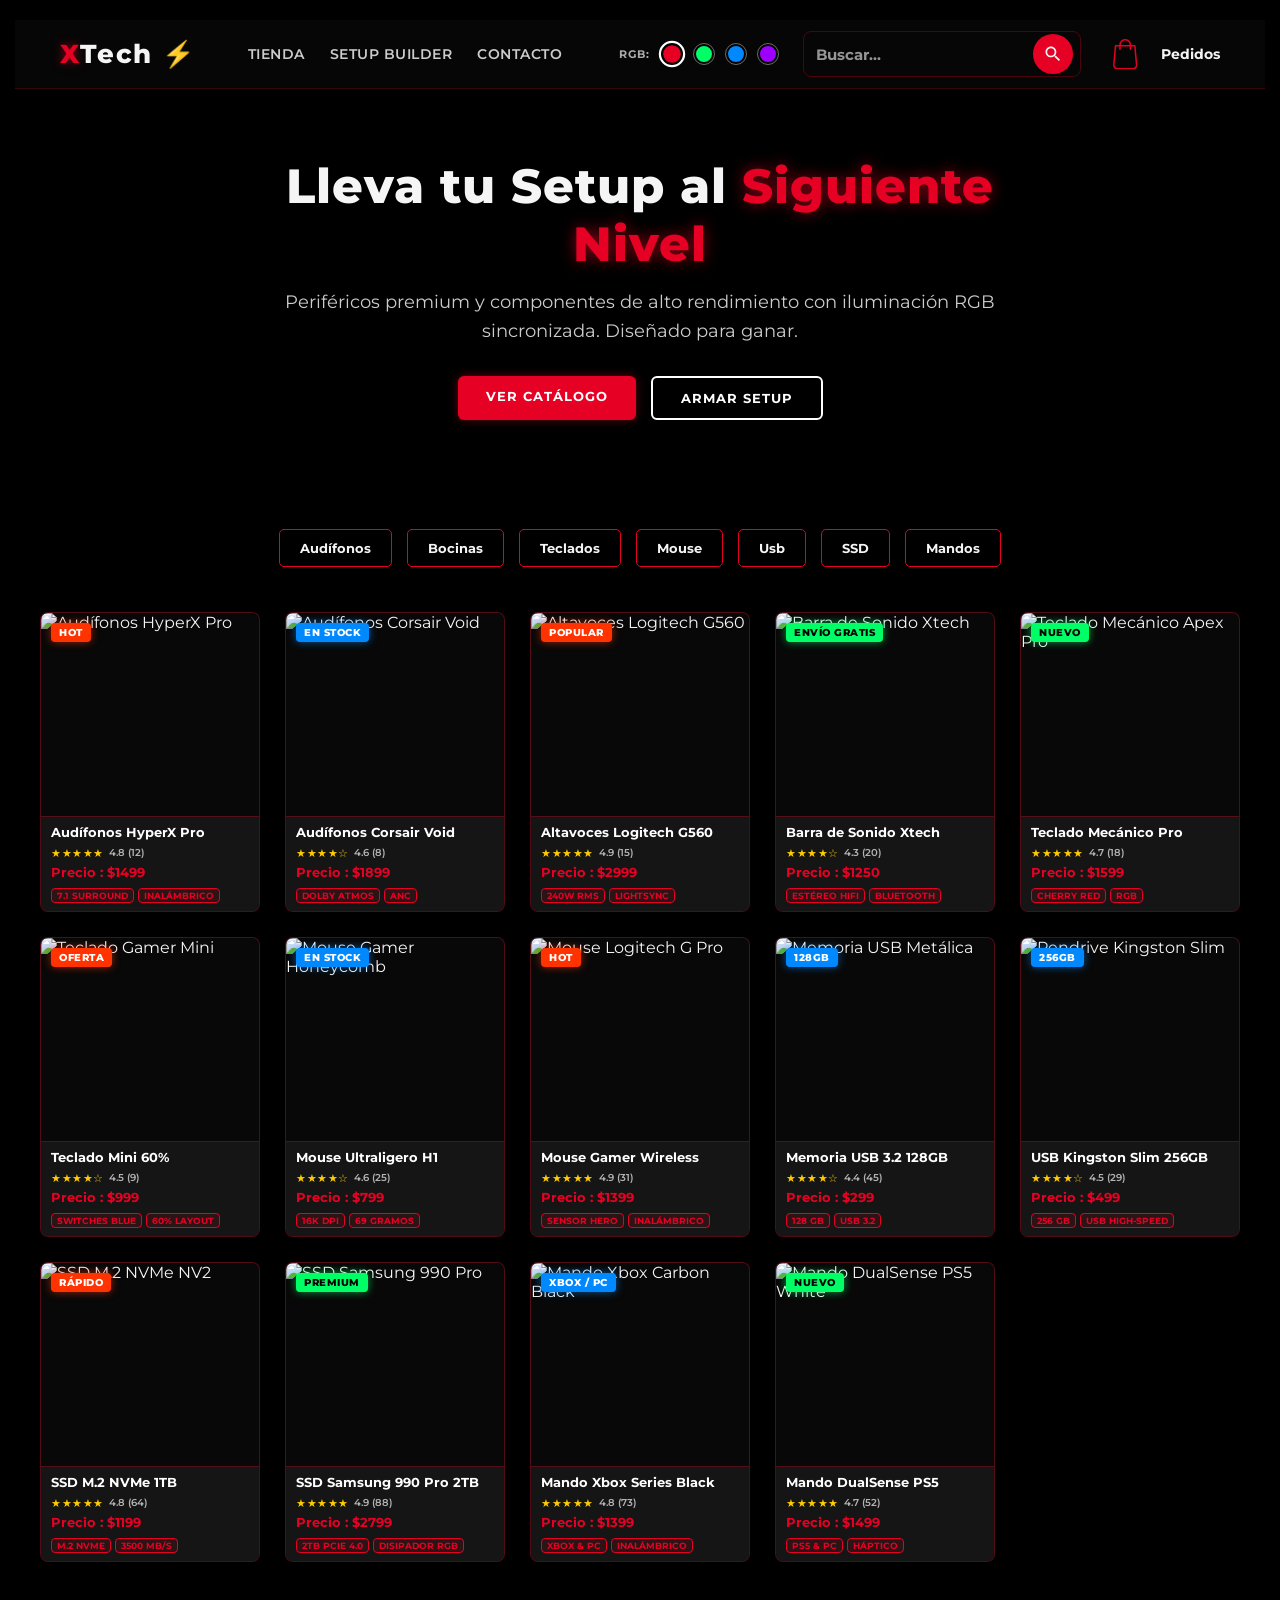
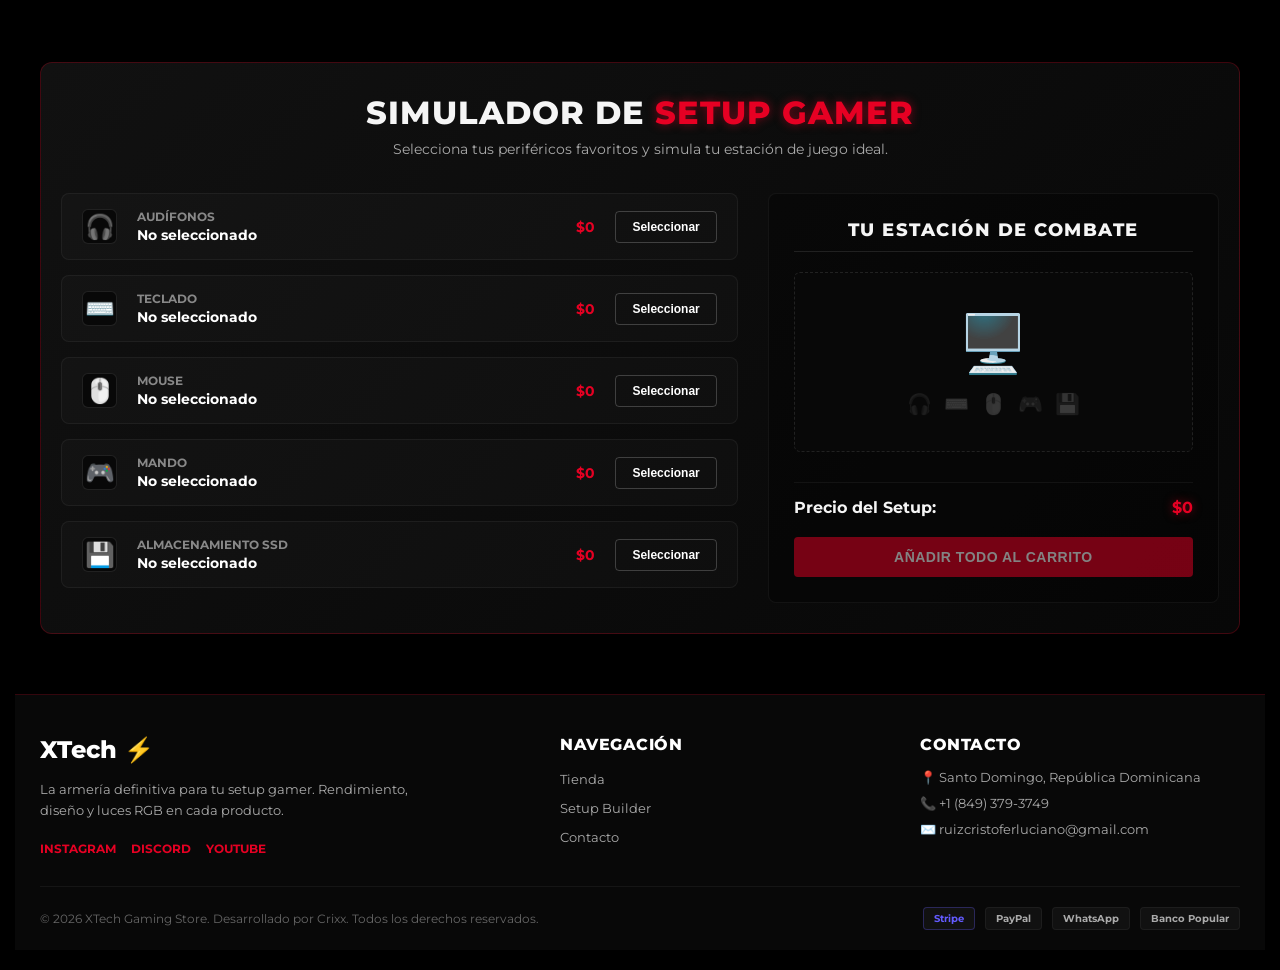
==== commit 0bf13d45: "Update index.html" ====
--- a/index.html
+++ b/index.html
@@ -159,7 +159,7 @@
         <div class="card" data-category="bocinas" data-desc="Barra de sonido compacta para debajo del monitor con sonido estéreo nítido e iluminación RGB integrada." data-specs="Sonido Estéreo, Bluetooth 5.0, Batería Recargable, RGB Dinámico">
             <div class="product-tag tag-new">ENVÍO GRATIS</div>
             <div class="img-card">
-                <img src="https://images.unsplash.com/photo-1608248597279-f99d160bfcbc?w=500&auto=format&fit=crop&q=60" alt="Barra de Sonido Xtech">
+                <img src="https://www.xtechamericas.com/es/sindicado/?code=XTS-810" alt="Barra de Sonido Xtech">
             </div>
             <div class="add-cart">Añadir al Carrito</div>
             <div class="info-card">
@@ -262,7 +262,7 @@
         <div class="card" data-category="usb" data-desc="Memoria USB de alta resistencia metálica con interfaz USB 3.2 para transferencia ultrarrápida." data-specs="Capacidad 128GB, Interfaz USB 3.2, Cuerpo Metálico, Lector 150MB/s">
             <div class="product-tag tag-stock">128GB</div>
             <div class="img-card">
-                <img src="https://images.unsplash.com/photo-1599940824399-b87987ceb72a?w=500&auto=format&fit=crop&q=60" alt="Memoria USB Metálica">
+                <img src="https://www.amazon.com/-/es/Kingston-DataTraveler-rendimiento-DTKN-128GB/dp/B09S5LX279" alt="Memoria USB Metálica">
             </div>
             <div class="add-cart">Añadir al Carrito</div>
             <div class="info-card">
@@ -1299,4 +1299,4 @@
     </script>
 </body>
 
-</html>+</html>
--- a/style.css
+++ b/style.css
@@ -0,0 +1,1850 @@
+/* --- CSS Reset Avanzado & Box Model --- */
+* {
+    box-sizing: border-box;
+    margin: 0;
+    padding: 0;
+}
+
+:root {
+    --primary-color: #e60023;
+    --primary-color-rgb: 230, 0, 35;
+}
+
+body {
+    background-color: #000;
+    color: whitesmoke;
+    font-family: 'Montserrat', sans-serif;
+    padding: 20px 15px;
+    overflow-x: hidden;
+    /* Evita scrolls horizontales accidentales en móviles */
+}
+
+/* --- Sticky Navbar --- */
+.main-header {
+    position: sticky;
+    top: 0;
+    width: 100%;
+    background: rgba(8, 8, 8, 0.85);
+    backdrop-filter: blur(12px);
+    -webkit-backdrop-filter: blur(12px);
+    border-bottom: 1px solid rgba(var(--primary-color-rgb), 0.2);
+    z-index: 1000;
+    transition: border-color 0.3s ease;
+    padding: 10px 0;
+    margin-bottom: 0;
+}
+
+.navbar-container {
+    max-width: 1200px;
+    margin: 0 auto;
+    padding: 0 20px;
+    display: flex;
+    justify-content: space-between;
+    align-items: center;
+    flex-wrap: wrap;
+    gap: 15px;
+}
+
+.logo {
+    font-family: 'Montserrat', sans-serif;
+    font-size: 26px;
+    font-weight: 800;
+    letter-spacing: 1.5px;
+    color: whitesmoke;
+    cursor: pointer;
+    user-select: none;
+    transition: transform 0.2s ease;
+}
+
+.logo:hover {
+    transform: scale(1.05);
+}
+
+.logo-accent {
+    color: var(--primary-color);
+    text-shadow: 0 0 10px rgba(var(--primary-color-rgb), 0.6);
+    transition: color 0.3s ease, text-shadow 0.3s ease;
+}
+
+.logo-icon {
+    display: inline-block;
+    animation: flashGlow 2s infinite ease-in-out;
+}
+
+@keyframes flashGlow {
+    0%, 100% { text-shadow: 0 0 5px var(--primary-color); transform: scale(1); }
+    50% { text-shadow: 0 0 15px var(--primary-color); transform: scale(1.1); }
+}
+
+.nav-links {
+    display: flex;
+    gap: 25px;
+}
+
+.nav-link {
+    color: #ccc;
+    text-decoration: none;
+    font-weight: 600;
+    font-size: 14px;
+    text-transform: uppercase;
+    letter-spacing: 0.5px;
+    transition: color 0.2s ease, text-shadow 0.2s ease;
+}
+
+.nav-link:hover {
+    color: var(--primary-color);
+    text-shadow: 0 0 8px rgba(var(--primary-color-rgb), 0.5);
+}
+
+.nav-actions {
+    display: flex;
+    align-items: center;
+    gap: 20px;
+    flex-wrap: nowrap;
+}
+
+
+
+/* --- Buscador Minimalista --- */
+.search-container {
+    position: relative;
+    width: 100%;
+    max-width: 280px;
+    /* Tamaño controlado para PC */
+}
+
+.search-bar {
+    position: relative;
+    display: flex;
+    align-items: center;
+    background-color: transparent;
+    border-radius: 8px;
+    padding: 2px;
+    overflow: hidden;
+    transition: all 0.3s ease;
+    border: 1px solid rgba(var(--primary-color-rgb), 0.3);
+    /* Un toque sutil de borde rojo */
+}
+
+.search-input {
+    width: 100%;
+    border: none;
+    background: none;
+    color: whitesmoke;
+    font-size: 15px;
+    padding: 10px;
+    outline: none;
+    font-family: 'Montserrat', sans-serif;
+    font-weight: 700;
+}
+
+.search-input::placeholder {
+    color: rgba(245, 245, 245, 0.6);
+}
+
+.search-icon {
+    display: flex;
+    align-items: center;
+    justify-content: center;
+    padding: 10px;
+    background-color: var(--primary-color);
+    border-radius: 50%;
+    margin-right: 5px;
+    cursor: pointer;
+    transition: background-color 0.3s ease;
+}
+
+.search-icon svg {
+    fill: whitesmoke;
+}
+
+.search-bar:focus-within {
+    box-shadow: 0 0 8px whitesmoke;
+    border-color: whitesmoke;
+}
+
+/* --- Carrito de Compras --- */
+.cart-container {
+    display: flex;
+    align-items: center;
+    gap: 12px;
+}
+
+.btn-cart {
+    display: flex;
+    align-items: center;
+    justify-content: center;
+    width: 48px;
+    height: 48px;
+    border-radius: 10px;
+    border: none;
+    background-color: transparent;
+    position: relative;
+    cursor: pointer;
+}
+
+.btn-cart::after {
+    content: attr(data-quantity);
+    position: absolute;
+    font-size: 13px;
+    color: white;
+    font-family: 'Montserrat', sans-serif;
+    opacity: 0;
+    visibility: hidden;
+    transition: .2s linear;
+    top: 110%;
+}
+
+.icon-cart {
+    width: 24.38px;
+    height: 30.52px;
+    transition: .2s linear;
+}
+
+.icon-cart path {
+    fill: var(--primary-color);
+    transition: .2s linear;
+}
+
+.btn-cart:hover>.icon-cart {
+    transform: scale(1.15);
+}
+
+.texto_carrito {
+    font-family: 'Montserrat', sans-serif;
+    color: whitesmoke;
+    font-size: 14px;
+    font-weight: 700;
+}
+
+/* --- Contenedor de Selección (Categorías) --- */
+.contenedor_seleccion {
+    display: flex;
+    flex-wrap: wrap;
+    gap: 15px;
+    justify-content: center;
+    /* Centrado perfecto en cualquier pantalla */
+    width: 100%;
+    max-width: 1200px;
+    margin: 40px auto 45px auto;
+}
+
+/* Optimización Senior: Unificación de Clases Idénticas */
+.contenedor_seleccion button {
+    display: inline-block;
+    padding: 10px 20px;
+    font-size: 13px;
+    font-weight: 700;
+    color: whitesmoke;
+    border: 1px solid var(--primary-color);
+    cursor: pointer;
+    position: relative;
+    background-color: transparent;
+    text-decoration: none;
+    overflow: hidden;
+    z-index: 1;
+    font-family: inherit;
+    border-radius: 5px;
+    transition: color 0.3s ease, border-color 0.3s ease, box-shadow 0.3s ease;
+}
+
+.contenedor_seleccion button::before {
+    content: "";
+    position: absolute;
+    left: 0;
+    top: 0;
+    width: 100%;
+    height: 100%;
+    background-color: var(--primary-color);
+    transform: translateX(-100%);
+    transition: all .3s;
+    z-index: -1;
+}
+
+.contenedor_seleccion button:hover::before {
+    transform: translateX(0);
+}
+
+.contenedor_seleccion button:hover {
+    color: #000;
+    box-shadow: 0 0 10px rgba(var(--primary-color-rgb), 0.4);
+}
+
+/* Categoría Activa */
+.contenedor_seleccion button.active {
+    background-color: var(--primary-color);
+    color: #000;
+    box-shadow: 0 0 12px rgba(var(--primary-color-rgb), 0.6);
+    border-color: var(--primary-color);
+}
+.contenedor_seleccion button.active::before {
+    transform: translateX(0);
+}
+
+/* --- Grid del Catálogo de Tarjetas --- */
+.contenedor-cards {
+    display: grid;
+    /* Divide la pantalla dinámicamente: En móvil hace filas de 2 columnas perfectas, en PC se expande solo */
+    grid-template-columns: repeat(auto-fill, minmax(180px, 1fr));
+    gap: 25px;
+    width: 100%;
+    max-width: 1200px;
+    margin: 0 auto;
+    padding-bottom: 50px;
+}
+
+.card {
+    position: relative;
+    width: 100%;
+    height: 300px; /* Aumentado para calificaciones y tags */
+    background: #111;
+    border: solid 1px rgba(var(--primary-color-rgb), 0.3);
+    box-shadow: 0 4px 10px rgba(0, 0, 0, 0.5);
+    transition: transform 0.3s ease-in-out, border-color 0.3s ease-in-out, box-shadow 0.3s ease-in-out;
+    display: flex;
+    justify-content: center;
+    cursor: pointer;
+    overflow: hidden;
+    border-radius: 8px;
+}
+
+.card:hover {
+    transform: translateY(-6px);
+    border-color: var(--primary-color);
+    box-shadow: 0 0 15px rgba(var(--primary-color-rgb), 0.6);
+}
+
+.card .img-card {
+    position: absolute;
+    top: 0;
+    left: 0;
+    width: 100%;
+    height: calc(100% - 95px);
+    display: flex;
+    justify-content: center;
+    align-items: center;
+    overflow: hidden;
+    background-color: #080808;
+}
+
+.card .img-card img {
+    width: 100%;
+    height: 100%;
+    object-fit: cover;
+    transition: transform 0.3s ease, filter .3s ease-in-out;
+}
+
+.card:hover .img-card img {
+    filter: blur(2px) brightness(0.6);
+    transform: scale(1.05);
+}
+
+.card .add-cart {
+    position: absolute;
+    top: 0;
+    left: 0;
+    width: 100%;
+    height: calc(100% - 95px);
+    text-align: center;
+    line-height: 205px;
+    /* Centrado vertical exacto sobre el área de la imagen */
+    font-weight: 800;
+    font-size: 14px;
+    color: #fff;
+    background: rgba(0, 0, 0, 0.4);
+    opacity: 0;
+    z-index: 2;
+    transition: opacity .3s ease-in-out;
+    text-transform: uppercase;
+    letter-spacing: 1px;
+}
+
+.card:hover .add-cart {
+    opacity: 1;
+}
+
+.card .info-card {
+    position: absolute;
+    height: 95px;
+    width: 100%;
+    bottom: 0;
+    left: 0;
+    right: 0;
+    border-top: solid 1px rgba(var(--primary-color-rgb), 0.3);
+    background-color: #151515;
+    padding: 8px 10px;
+    z-index: 3;
+    display: flex;
+    flex-direction: column;
+    justify-content: space-between;
+    transition: border-color 0.3s ease;
+}
+
+.card:hover .info-card {
+    border-top-color: var(--primary-color);
+}
+
+.card .info-card p {
+    font-size: 12px;
+    color: whitesmoke;
+    line-height: 1.2;
+    white-space: nowrap;
+    overflow: hidden;
+    text-overflow: ellipsis;
+}
+
+.card .info-card p strong {
+    font-size: 13px;
+    color: #fff;
+}
+
+/* --- Badges y Tags de productos --- */
+.card .product-tag {
+    position: absolute;
+    top: 10px;
+    left: 10px;
+    background-color: var(--primary-color);
+    color: #000;
+    font-size: 10px;
+    font-weight: 800;
+    padding: 3px 8px;
+    border-radius: 4px;
+    z-index: 5;
+    text-transform: uppercase;
+    letter-spacing: 0.5px;
+    box-shadow: 0 0 8px rgba(var(--primary-color-rgb), 0.6);
+    transition: background-color 0.3s ease, box-shadow 0.3s ease;
+}
+
+.card .product-tag.tag-new {
+    background-color: #00ff66;
+    color: #000;
+    box-shadow: 0 0 8px rgba(0, 255, 102, 0.6);
+}
+
+.card .product-tag.tag-hot {
+    background-color: #ff3300;
+    color: #fff;
+    box-shadow: 0 0 8px rgba(255, 51, 0, 0.6);
+}
+
+.card .product-tag.tag-stock {
+    background-color: #0088ff;
+    color: #fff;
+    box-shadow: 0 0 8px rgba(0, 136, 255, 0.6);
+}
+
+.card .product-rating {
+    display: flex;
+    align-items: center;
+    gap: 5px;
+    margin: 2px 0;
+}
+
+.card .product-rating .stars {
+    color: #ffcc00;
+    font-size: 11px;
+    letter-spacing: 0.5px;
+}
+
+.card .product-rating .rating-val {
+    font-size: 10px;
+    color: #b3b3b3;
+    font-weight: 600;
+}
+
+.card .info-card p.precio-card {
+    font-size: 13px;
+    font-weight: 700;
+    color: var(--primary-color);
+    margin-top: 1px;
+    transition: color 0.3s ease;
+}
+
+/* --- Badges en Tarjetas --- */
+.badges {
+    display: flex;
+    gap: 4px;
+    margin-top: 4px;
+    flex-wrap: wrap;
+    overflow: hidden;
+}
+
+.badge {
+    font-size: 9px;
+    background-color: rgba(var(--primary-color-rgb), 0.1);
+    color: var(--primary-color);
+    border: 1px solid var(--primary-color);
+    border-radius: 4px;
+    padding: 1px 5px;
+    font-weight: 700;
+    text-transform: uppercase;
+    transition: all 0.3s ease;
+}
+
+/* --- Selector de Temas RGB (en Header) --- */
+.theme-selector {
+    display: flex;
+    gap: 12px;
+    justify-content: center;
+    align-items: center;
+    padding: 5px;
+}
+
+.theme-label {
+    font-size: 11px;
+    font-weight: 700;
+    text-transform: uppercase;
+    color: #aaa;
+    letter-spacing: 1px;
+}
+
+.theme-btn {
+    width: 20px;
+    height: 20px;
+    border-radius: 50%;
+    border: 2px solid #000;
+    outline: 1px solid rgba(255, 255, 255, 0.4);
+    cursor: pointer;
+    transition: transform 0.2s ease, outline-color 0.2s ease;
+}
+
+.theme-btn:hover {
+    transform: scale(1.2);
+    outline-color: #fff;
+}
+
+.theme-btn.active {
+    outline: 2px solid #fff;
+    transform: scale(1.1);
+}
+
+.theme-btn.red { background-color: #e60023; }
+.theme-btn.green { background-color: #00ff66; }
+.theme-btn.blue { background-color: #0088ff; }
+.theme-btn.purple { background-color: #9d00ff; }
+
+/* --- Modal de Especificaciones (Glassmorphism) --- */
+.specs-modal-overlay {
+    position: fixed;
+    top: 0;
+    left: 0;
+    width: 100vw;
+    height: 100vh;
+    background-color: rgba(0, 0, 0, 0.85);
+    z-index: 10000;
+    display: flex;
+    align-items: center;
+    justify-content: center;
+    font-family: 'Montserrat', sans-serif;
+    padding: 15px;
+}
+
+.specs-modal-content {
+    background: rgba(18, 18, 18, 0.8);
+    backdrop-filter: blur(15px);
+    -webkit-backdrop-filter: blur(15px);
+    border: 2px solid var(--primary-color);
+    border-radius: 12px;
+    width: 100%;
+    max-width: 550px;
+    padding: 25px;
+    color: whitesmoke;
+    box-shadow: 0 0 35px rgba(var(--primary-color-rgb), 0.4);
+    position: relative;
+    animation: modalSlideIn 0.3s cubic-bezier(0.16, 1, 0.3, 1);
+}
+
+@keyframes modalSlideIn {
+    from { transform: translateY(40px); opacity: 0; }
+    to { transform: translateY(0); opacity: 1; }
+}
+
+.specs-modal-close {
+    position: absolute;
+    top: 15px;
+    right: 15px;
+    background: #000;
+    border: 1.5px solid var(--primary-color);
+    color: #fff;
+    font-size: 16px;
+    width: 28px;
+    height: 28px;
+    border-radius: 50%;
+    display: flex;
+    align-items: center;
+    justify-content: center;
+    cursor: pointer;
+    transition: all 0.2s ease;
+    padding: 0;
+    line-height: 1;
+}
+
+.specs-modal-close:hover {
+    background: var(--primary-color);
+    color: #000;
+    transform: scale(1.05);
+}
+
+.specs-modal-grid {
+    display: grid;
+    grid-template-columns: 1.1fr 0.9fr;
+    gap: 20px;
+    margin-top: 15px;
+}
+
+@media (max-width: 520px) {
+    .specs-modal-grid {
+        grid-template-columns: 1fr;
+    }
+}
+
+.specs-modal-img {
+    width: 100%;
+    height: 220px;
+    object-fit: cover;
+    border-radius: 8px;
+    border: 1px solid rgba(255, 255, 255, 0.1);
+}
+
+.specs-modal-info {
+    display: flex;
+    flex-direction: column;
+    justify-content: space-between;
+}
+
+.specs-modal-title {
+    font-size: 18px;
+    font-weight: 800;
+    margin-bottom: 8px;
+    color: var(--primary-color);
+    text-transform: uppercase;
+    letter-spacing: 0.5px;
+    line-height: 1.2;
+}
+
+.specs-modal-desc {
+    font-size: 12px;
+    line-height: 1.5;
+    color: #b3b3b3;
+    margin-bottom: 12px;
+}
+
+.specs-modal-tech-list {
+    font-size: 11px;
+    list-style: none;
+    padding: 0;
+    margin-bottom: 15px;
+}
+
+.specs-modal-tech-list li {
+    margin-bottom: 5px;
+    padding-left: 14px;
+    position: relative;
+    color: whitesmoke;
+}
+
+.specs-modal-tech-list li::before {
+    content: "⚡";
+    position: absolute;
+    left: 0;
+    color: var(--primary-color);
+    font-size: 10px;
+}
+
+.specs-modal-footer {
+    display: flex;
+    justify-content: space-between;
+    align-items: center;
+    margin-top: 15px;
+    border-top: 1px solid rgba(255, 255, 255, 0.1);
+    padding-top: 15px;
+}
+
+.specs-modal-price {
+    font-size: 20px;
+    font-weight: 800;
+    color: var(--primary-color);
+}
+
+.specs-modal-btn-add {
+    padding: 8px 18px;
+    background-color: var(--primary-color);
+    color: #fff;
+    border: none;
+    border-radius: 4px;
+    font-weight: 700;
+    font-size: 12px;
+    cursor: pointer;
+    transition: opacity 0.2s ease, transform 0.2s ease;
+    text-transform: uppercase;
+}
+
+.specs-modal-btn-add:hover {
+    transform: translateY(-2px);
+    opacity: 0.9;
+}
+
+/* --- Hero Banner Section --- */
+.hero-section {
+    position: relative;
+    width: 100%;
+    height: 400px;
+    display: flex;
+    align-items: center;
+    justify-content: center;
+    text-align: center;
+    background: url('https://images.unsplash.com/photo-1542751371-adc38448a05e?w=1600&auto=format&fit=crop&q=80') no-repeat center center/cover;
+    margin-bottom: 40px;
+    overflow: hidden;
+}
+
+.hero-overlay {
+    position: absolute;
+    top: 0;
+    left: 0;
+    width: 100%;
+    height: 100%;
+    background: linear-gradient(180deg, rgba(0, 0, 0, 0.4) 0%, rgba(0, 0, 0, 0.95) 100%);
+    z-index: 1;
+}
+
+.hero-content {
+    position: relative;
+    max-width: 800px;
+    padding: 0 20px;
+    z-index: 2;
+    animation: fadeInDown 0.8s ease-out;
+}
+
+@keyframes fadeInDown {
+    from { opacity: 0; transform: translateY(-20px); }
+    to { opacity: 1; transform: translateY(0); }
+}
+
+.hero-title {
+    font-family: 'Montserrat', sans-serif;
+    font-size: clamp(28px, 4vw, 48px);
+    font-weight: 800;
+    line-height: 1.2;
+    margin-bottom: 15px;
+    letter-spacing: 1px;
+}
+
+.hero-title .text-glow {
+    color: var(--primary-color);
+    text-shadow: 0 0 15px rgba(var(--primary-color-rgb), 0.6);
+    transition: color 0.3s ease, text-shadow 0.3s ease;
+}
+
+.hero-subtitle {
+    font-size: clamp(14px, 2.5vw, 18px);
+    color: #ccc;
+    font-weight: 400;
+    margin-bottom: 30px;
+    line-height: 1.6;
+}
+
+.hero-buttons {
+    display: flex;
+    justify-content: center;
+    gap: 15px;
+    flex-wrap: wrap;
+}
+
+.hero-btn-primary, .hero-btn-secondary {
+    display: inline-block;
+    padding: 12px 28px;
+    font-size: 13px;
+    font-weight: 700;
+    text-transform: uppercase;
+    letter-spacing: 1px;
+    border-radius: 6px;
+    text-decoration: none;
+    transition: all 0.3s ease;
+    cursor: pointer;
+}
+
+.hero-btn-primary {
+    background-color: var(--primary-color);
+    color: #fff;
+    box-shadow: 0 0 10px rgba(var(--primary-color-rgb), 0.4);
+}
+
+.hero-btn-primary:hover {
+    transform: translateY(-2px);
+    box-shadow: 0 0 20px rgba(var(--primary-color-rgb), 0.7);
+}
+
+.hero-btn-secondary {
+    background-color: transparent;
+    color: #fff;
+    border: 2px solid #fff;
+}
+
+.hero-btn-secondary:hover {
+    background-color: #fff;
+    color: #000;
+    transform: translateY(-2px);
+}
+
+/* --- Cart Drawer (Carrito Lateral) --- */
+.cart-drawer {
+    position: fixed;
+    top: 0;
+    right: 0;
+    width: 100vw;
+    height: 100vh;
+    z-index: 10100;
+    visibility: hidden;
+    transition: visibility 0.4s;
+}
+
+.cart-drawer.open {
+    visibility: visible;
+}
+
+.cart-drawer-overlay {
+    position: absolute;
+    top: 0;
+    left: 0;
+    width: 100%;
+    height: 100%;
+    background-color: rgba(0, 0, 0, 0.7);
+    opacity: 0;
+    transition: opacity 0.4s ease;
+}
+
+.cart-drawer.open .cart-drawer-overlay {
+    opacity: 1;
+}
+
+.cart-drawer-content {
+    position: absolute;
+    top: 0;
+    right: 0;
+    width: 100%;
+    max-width: 520px;
+    height: 100%;
+    max-height: 100vh;
+    background: #111;
+    border-left: 2px solid var(--primary-color);
+    box-shadow: -10px 0 30px rgba(0, 0, 0, 0.5);
+    display: flex;
+    flex-direction: column;
+    transform: translateX(100%);
+    transition: transform 0.4s cubic-bezier(0.16, 1, 0.3, 1), border-color 0.3s ease;
+}
+
+.cart-drawer.open .cart-drawer-content {
+    transform: translateX(0);
+}
+
+.cart-drawer-header {
+    padding: 20px;
+    border-bottom: 1px solid rgba(255, 255, 255, 0.1);
+    display: flex;
+    justify-content: space-between;
+    align-items: center;
+}
+
+.cart-drawer-header h3 {
+    font-size: 20px;
+    font-weight: 800;
+    text-transform: uppercase;
+    letter-spacing: 1px;
+    color: whitesmoke;
+}
+
+.cart-drawer-close {
+    background: transparent;
+    border: none;
+    color: #888;
+    font-size: 28px;
+    cursor: pointer;
+    line-height: 1;
+    transition: color 0.2s ease;
+}
+
+.cart-drawer-close:hover {
+    color: var(--primary-color);
+}
+
+.cart-drawer-items {
+    flex: 1;
+    padding: 20px;
+    overflow-y: auto;
+    display: flex;
+    flex-direction: column;
+    gap: 15px;
+    min-height: 200px;
+    max-height: calc(100vh - 580px);
+}
+
+.cart-drawer-item {
+    display: flex;
+    justify-content: space-between;
+    align-items: center;
+    border-bottom: 1px solid rgba(255, 255, 255, 0.05);
+    padding-bottom: 15px;
+    gap: 10px;
+}
+
+.cart-drawer-item .item-info {
+    display: flex;
+    flex-direction: column;
+    gap: 5px;
+    flex: 1;
+}
+
+.cart-drawer-item .item-title {
+    font-size: 14px;
+    font-weight: 700;
+    color: #fff;
+}
+
+.cart-drawer-item .item-price {
+    font-size: 13px;
+    color: var(--primary-color);
+    font-weight: 600;
+}
+
+.cart-drawer-item .item-actions {
+    display: flex;
+    align-items: center;
+    gap: 15px;
+}
+
+.quantity-controls {
+    display: flex;
+    align-items: center;
+    background-color: #080808;
+    border: 1px solid rgba(255, 255, 255, 0.1);
+    border-radius: 4px;
+    overflow: hidden;
+}
+
+.quantity-controls button {
+    background: transparent;
+    border: none;
+    color: #fff;
+    width: 26px;
+    height: 26px;
+    font-size: 14px;
+    font-weight: bold;
+    cursor: pointer;
+    transition: background-color 0.2s ease;
+}
+
+.quantity-controls button:hover {
+    background-color: var(--primary-color);
+    color: #000;
+}
+
+.quantity-controls .item-qty {
+    font-size: 13px;
+    font-weight: 700;
+    padding: 0 10px;
+    min-width: 20px;
+    text-align: center;
+}
+
+.btn-item-remove {
+    background: transparent;
+    border: 1px solid rgba(255, 255, 255, 0.1);
+    color: #888;
+    font-size: 16px;
+    font-weight: bold;
+    width: 26px;
+    height: 26px;
+    border-radius: 4px;
+    cursor: pointer;
+    transition: all 0.2s ease;
+    display: flex;
+    align-items: center;
+    justify-content: center;
+}
+
+.btn-item-remove:hover {
+    border-color: var(--primary-color);
+    color: var(--primary-color);
+    background: rgba(var(--primary-color-rgb), 0.1);
+}
+
+.cart-drawer-footer {
+    padding: 20px;
+    padding-bottom: 100px;
+    border-top: 1px solid rgba(255, 255, 255, 0.1);
+    background-color: #0c0c0c;
+    max-height: calc(100vh - 150px);
+    overflow-y: auto;
+    flex-shrink: 0;
+}
+
+.cart-drawer-total {
+    display: flex;
+    justify-content: space-between;
+    font-size: 16px;
+    font-weight: 800;
+    margin-bottom: 15px;
+}
+
+.theme-glow-text {
+    color: var(--primary-color);
+    text-shadow: 0 0 10px rgba(var(--primary-color-rgb), 0.5);
+    transition: color 0.3s ease, text-shadow 0.3s ease;
+}
+
+.metodo-pago-container {
+    margin-bottom: 20px;
+}
+
+.metodo-pago-title {
+    font-size: 12px;
+    font-weight: 800;
+    text-transform: uppercase;
+    color: var(--primary-color);
+    margin-bottom: 12px;
+    letter-spacing: 0.5px;
+}
+
+.metodo-pago-options {
+    display: flex;
+    flex-direction: column;
+    gap: 10px;
+    max-height: 280px;
+    overflow-y: auto;
+    padding-right: 8px;
+}
+
+.pago-option-card {
+    display: flex;
+    align-items: center;
+    gap: 12px;
+    background-color: rgba(255, 255, 255, 0.02);
+    border: 1px solid rgba(255, 255, 255, 0.08);
+    border-radius: 8px;
+    padding: 10px 12px;
+    cursor: pointer;
+    transition: all 0.3s ease;
+    user-select: none;
+    flex-wrap: wrap;
+    min-height: auto;
+}
+
+.pago-option-card:hover {
+    border-color: rgba(var(--primary-color-rgb), 0.3);
+    background-color: rgba(var(--primary-color-rgb), 0.02);
+}
+
+.pago-option-card.active {
+    border-color: var(--primary-color);
+    background-color: rgba(var(--primary-color-rgb), 0.08);
+    box-shadow: 0 0 10px rgba(var(--primary-color-rgb), 0.2);
+}
+
+.option-icon {
+    font-size: 20px;
+    width: 36px;
+    height: 36px;
+    background-color: #080808;
+    border: 1px solid rgba(255, 255, 255, 0.05);
+    border-radius: 6px;
+    display: flex;
+    align-items: center;
+    justify-content: center;
+    transition: border-color 0.3s ease;
+}
+
+.pago-option-card.active .option-icon {
+    border-color: var(--primary-color);
+}
+
+.option-details {
+    display: flex;
+    flex-direction: column;
+    gap: 1px;
+    flex: 1;
+    min-width: 150px;
+}
+
+.option-name {
+    font-size: 12px;
+    font-weight: 700;
+    color: #fff;
+}
+
+.option-desc {
+    font-size: 10px;
+    color: #888;
+    line-height: 1.2;
+}
+
+.pago-option-card.active .option-desc {
+    color: #aaa;
+}
+
+/* Badge de Stripe en la tarjeta de pago */
+.option-badge-stripe {
+    margin-left: auto;
+    background: rgba(99, 91, 255, 0.12);
+    border: 1px solid rgba(99, 91, 255, 0.35);
+    color: #635bff;
+    font-size: 10px;
+    font-weight: 800;
+    letter-spacing: 0.5px;
+    padding: 3px 10px;
+    border-radius: 20px;
+    white-space: nowrap;
+}
+
+.instrucciones-pago-box {
+    margin-top: 12px;
+    font-size: 11px;
+    color: #ccc;
+    background: #080808;
+    border-left: 3px solid var(--primary-color);
+    padding: 10px 12px;
+    border-radius: 0 6px 6px 0;
+    display: none;
+    line-height: 1.4;
+    animation: fadeIn 0.3s ease;
+    max-height: 200px;
+    overflow-y: auto;
+}
+
+@keyframes fadeIn {
+    from { opacity: 0; transform: translateY(-5px); }
+    to { opacity: 1; transform: translateY(0); }
+}
+
+.cupon-container {
+    display: flex;
+    gap: 8px;
+    margin-bottom: 12px;
+}
+
+.cupon-container input {
+    flex: 1;
+    background-color: #080808;
+    border: 1px solid rgba(255, 255, 255, 0.1);
+    color: #fff;
+    padding: 8px 12px;
+    border-radius: 4px;
+    font-size: 12px;
+    outline: none;
+}
+
+.cupon-container input:focus {
+    border-color: var(--primary-color);
+}
+
+.cupon-container button {
+    background-color: transparent;
+    color: #fff;
+    border: 1px solid var(--primary-color);
+    padding: 8px 15px;
+    border-radius: 4px;
+    font-weight: 700;
+    font-size: 12px;
+    cursor: pointer;
+    transition: all 0.2s ease;
+}
+
+.cupon-container button:hover {
+    background-color: var(--primary-color);
+    color: #000;
+}
+
+.cart-drawer-btn-submit {
+    width: 100%;
+    padding: 12px;
+    background-color: var(--primary-color);
+    color: #fff;
+    border: none;
+    border-radius: 4px;
+    font-weight: 700;
+    font-size: 14px;
+    text-transform: uppercase;
+    letter-spacing: 0.5px;
+    cursor: pointer;
+    transition: all 0.2s ease;
+    box-shadow: 0 0 10px rgba(var(--primary-color-rgb), 0.3);
+}
+
+.cart-drawer-btn-submit:hover {
+    opacity: 0.9;
+    transform: translateY(-1px);
+    box-shadow: 0 0 15px rgba(var(--primary-color-rgb), 0.5);
+}
+
+.cart-drawer-btn-submit:disabled {
+    opacity: 0.5;
+    cursor: not-allowed;
+    box-shadow: none;
+    transform: none;
+}
+
+/* --- Setup Builder Section --- */
+.setup-builder-section {
+    max-width: 1200px;
+    margin: 50px auto;
+    padding: 30px 20px;
+    background: linear-gradient(135deg, #111 0%, #070707 100%);
+    border: 1px solid rgba(var(--primary-color-rgb), 0.25);
+    border-radius: 12px;
+    box-shadow: 0 10px 30px rgba(0, 0, 0, 0.7);
+    transition: border-color 0.3s ease;
+}
+
+.section-header {
+    text-align: center;
+    margin-bottom: 35px;
+}
+
+.section-header h2 {
+    font-size: 32px;
+    font-weight: 800;
+    margin-bottom: 8px;
+    text-transform: uppercase;
+    letter-spacing: 1px;
+}
+
+.section-header p {
+    font-size: 14px;
+    color: #aaa;
+}
+
+.builder-container {
+    display: grid;
+    grid-template-columns: 1.2fr 0.8fr;
+    gap: 30px;
+}
+
+@media (max-width: 900px) {
+    .builder-container {
+        grid-template-columns: 1fr;
+    }
+}
+
+.builder-slots {
+    display: flex;
+    flex-direction: column;
+    gap: 15px;
+}
+
+.builder-slot {
+    display: flex;
+    align-items: center;
+    background-color: rgba(255, 255, 255, 0.02);
+    border: 1px solid rgba(255, 255, 255, 0.05);
+    border-radius: 8px;
+    padding: 15px 20px;
+    gap: 20px;
+    transition: all 0.3s ease;
+}
+
+.builder-slot:hover {
+    border-color: rgba(var(--primary-color-rgb), 0.3);
+    background-color: rgba(var(--primary-color-rgb), 0.02);
+}
+
+.slot-icon {
+    font-size: 24px;
+    min-width: 35px;
+    height: 35px;
+    background: #080808;
+    border-radius: 6px;
+    display: flex;
+    align-items: center;
+    justify-content: center;
+    border: 1px solid rgba(255, 255, 255, 0.1);
+}
+
+.slot-info {
+    flex: 1;
+    display: flex;
+    flex-direction: column;
+    gap: 2px;
+}
+
+.slot-label {
+    font-size: 12px;
+    text-transform: uppercase;
+    color: #888;
+    font-weight: 700;
+}
+
+.slot-selected-name {
+    font-size: 14px;
+    font-weight: 700;
+    color: #fff;
+}
+
+.slot-price {
+    font-size: 14px;
+    font-weight: 700;
+    color: var(--primary-color);
+}
+
+.btn-select-slot {
+    background-color: transparent;
+    color: #fff;
+    border: 1px solid rgba(255, 255, 255, 0.2);
+    padding: 8px 16px;
+    border-radius: 4px;
+    font-weight: 700;
+    font-size: 12px;
+    cursor: pointer;
+    transition: all 0.2s ease;
+}
+
+.btn-select-slot:hover {
+    border-color: var(--primary-color);
+    background-color: var(--primary-color);
+    color: #000;
+}
+
+.builder-slot.equipped {
+    border-color: var(--primary-color);
+    background-color: rgba(var(--primary-color-rgb), 0.05);
+}
+
+.builder-slot.equipped .slot-icon {
+    border-color: var(--primary-color);
+    box-shadow: 0 0 8px rgba(var(--primary-color-rgb), 0.4);
+}
+
+.builder-slot.equipped .btn-select-slot {
+    border-color: var(--primary-color);
+    background-color: rgba(var(--primary-color-rgb), 0.1);
+    color: var(--primary-color);
+}
+
+.builder-slot.equipped .btn-select-slot:hover {
+    background-color: var(--primary-color);
+    color: #000;
+}
+
+.builder-summary {
+    background-color: rgba(0, 0, 0, 0.3);
+    border: 1px solid rgba(255, 255, 255, 0.05);
+    border-radius: 8px;
+    padding: 25px;
+    display: flex;
+    flex-direction: column;
+    justify-content: space-between;
+    align-items: center;
+    gap: 20px;
+}
+
+.summary-title {
+    font-size: 18px;
+    font-weight: 800;
+    text-transform: uppercase;
+    letter-spacing: 1.5px;
+    border-bottom: 1px solid rgba(255, 255, 255, 0.1);
+    width: 100%;
+    text-align: center;
+    padding-bottom: 10px;
+}
+
+.setup-preview-visual {
+    position: relative;
+    width: 100%;
+    height: 180px;
+    background-color: #080808;
+    border: 1px dashed rgba(255, 255, 255, 0.1);
+    border-radius: 6px;
+    display: flex;
+    flex-direction: column;
+    align-items: center;
+    justify-content: center;
+    gap: 15px;
+    overflow: hidden;
+}
+
+.visual-monitor {
+    font-size: 56px;
+    animation: monitorFloat 3s infinite ease-in-out;
+}
+
+@keyframes monitorFloat {
+    0%, 100% { transform: translateY(0); }
+    50% { transform: translateY(-8px); }
+}
+
+.visual-peripherals {
+    display: flex;
+    gap: 12px;
+}
+
+.visual-item {
+    font-size: 20px;
+    opacity: 0.2;
+    transition: all 0.3s ease;
+    filter: grayscale(100%);
+}
+
+.visual-item.active {
+    opacity: 1;
+    filter: none;
+    transform: scale(1.2);
+    text-shadow: 0 0 10px var(--primary-color);
+}
+
+.summary-price-row {
+    display: flex;
+    justify-content: space-between;
+    width: 100%;
+    font-size: 16px;
+    font-weight: 700;
+    margin-top: 10px;
+    border-top: 1px solid rgba(255, 255, 255, 0.05);
+    padding-top: 15px;
+}
+
+.btn-add-setup {
+    width: 100%;
+    padding: 12px;
+    background-color: var(--primary-color);
+    color: #fff;
+    border: none;
+    border-radius: 4px;
+    font-weight: 700;
+    font-size: 14px;
+    text-transform: uppercase;
+    letter-spacing: 0.5px;
+    cursor: pointer;
+    transition: all 0.2s ease;
+    box-shadow: 0 0 10px rgba(var(--primary-color-rgb), 0.3);
+}
+
+.btn-add-setup:hover {
+    transform: translateY(-2px);
+    box-shadow: 0 0 15px rgba(var(--primary-color-rgb), 0.6);
+}
+
+.btn-add-setup:disabled {
+    opacity: 0.5;
+    cursor: not-allowed;
+    transform: none;
+    box-shadow: none;
+}
+
+/* Selector Modal (Setup Builder) */
+.selector-modal {
+    position: fixed;
+    top: 0;
+    left: 0;
+    width: 100vw;
+    height: 100vh;
+    background-color: rgba(0, 0, 0, 0.85);
+    z-index: 10200;
+    display: flex;
+    align-items: center;
+    justify-content: center;
+    opacity: 0;
+    visibility: hidden;
+    transition: opacity 0.3s ease, visibility 0.3s ease;
+    padding: 15px;
+}
+
+.selector-modal.open {
+    opacity: 1;
+    visibility: visible;
+}
+
+.selector-modal-content {
+    background-color: #111;
+    border: 2px solid var(--primary-color);
+    border-radius: 12px;
+    width: 100%;
+    max-width: 600px;
+    max-height: 80vh;
+    overflow-y: auto;
+    padding: 25px;
+    color: whitesmoke;
+    box-shadow: 0 0 35px rgba(var(--primary-color-rgb), 0.4);
+    position: relative;
+    transform: translateY(20px);
+    transition: transform 0.3s ease;
+}
+
+.selector-modal.open .selector-modal-content {
+    transform: translateY(0);
+}
+
+.selector-modal-header {
+    display: flex;
+    justify-content: space-between;
+    align-items: center;
+    border-bottom: 1px solid rgba(255, 255, 255, 0.1);
+    padding-bottom: 12px;
+    margin-bottom: 20px;
+}
+
+.selector-modal-header h4 {
+    font-size: 18px;
+    font-weight: 800;
+    text-transform: uppercase;
+    letter-spacing: 0.5px;
+    color: var(--primary-color);
+}
+
+.selector-modal-close {
+    background: transparent;
+    border: none;
+    color: #888;
+    font-size: 24px;
+    cursor: pointer;
+    line-height: 1;
+}
+
+.selector-modal-close:hover {
+    color: var(--primary-color);
+}
+
+.selector-modal-grid {
+    display: grid;
+    grid-template-columns: 1fr 1fr;
+    gap: 15px;
+}
+
+@media (max-width: 500px) {
+    .selector-modal-grid {
+        grid-template-columns: 1fr;
+    }
+}
+
+.selector-product-card {
+    display: flex;
+    flex-direction: column;
+    background-color: #080808;
+    border: 1px solid rgba(255, 255, 255, 0.05);
+    border-radius: 8px;
+    overflow: hidden;
+    transition: all 0.3s ease;
+}
+
+.selector-product-card:hover {
+    border-color: var(--primary-color);
+}
+
+.selector-card-img {
+    height: 100px;
+    overflow: hidden;
+}
+
+.selector-card-img img {
+    width: 100%;
+    height: 100%;
+    object-fit: cover;
+}
+
+.selector-card-info {
+    padding: 12px;
+    flex: 1;
+    display: flex;
+    flex-direction: column;
+    justify-content: space-between;
+    gap: 8px;
+}
+
+.selector-card-title {
+    font-size: 13px;
+    font-weight: 700;
+    color: #fff;
+    line-height: 1.3;
+}
+
+.selector-card-footer {
+    display: flex;
+    justify-content: space-between;
+    align-items: center;
+    margin-top: 5px;
+}
+
+.selector-card-price {
+    font-size: 14px;
+    font-weight: 700;
+    color: var(--primary-color);
+}
+
+.btn-equip-product {
+    background-color: var(--primary-color);
+    color: #000;
+    border: none;
+    padding: 6px 12px;
+    border-radius: 4px;
+    font-size: 11px;
+    font-weight: 700;
+    cursor: pointer;
+    text-transform: uppercase;
+    transition: opacity 0.2s ease;
+}
+
+.btn-equip-product:hover {
+    opacity: 0.9;
+}
+
+/* --- Footer Section --- */
+.main-footer {
+    width: 100%;
+    background-color: #080808;
+    border-top: 1px solid rgba(var(--primary-color-rgb), 0.2);
+    padding: 40px 20px 20px 20px;
+    margin-top: 60px;
+    transition: border-color 0.3s ease;
+}
+
+.footer-grid {
+    max-width: 1200px;
+    margin: 0 auto;
+    display: grid;
+    grid-template-columns: 1.5fr 1fr 1fr;
+    gap: 40px;
+    padding-bottom: 30px;
+    border-bottom: 1px solid rgba(255, 255, 255, 0.05);
+}
+
+@media (max-width: 768px) {
+    .footer-grid {
+        grid-template-columns: 1fr;
+        gap: 30px;
+    }
+}
+
+.footer-brand h3 {
+    font-size: 24px;
+    font-weight: 800;
+    color: #fff;
+    margin-bottom: 15px;
+}
+
+.footer-brand h3 span {
+    color: var(--primary-color);
+}
+
+.footer-brand p {
+    font-size: 13px;
+    color: #aaa;
+    line-height: 1.6;
+    margin-bottom: 20px;
+    max-width: 400px;
+}
+
+.social-links {
+    display: flex;
+    gap: 15px;
+}
+
+.social-icon {
+    color: var(--primary-color);
+    text-decoration: none;
+    font-size: 12px;
+    font-weight: 700;
+    text-transform: uppercase;
+    transition: opacity 0.2s ease;
+}
+
+.social-icon:hover {
+    opacity: 0.8;
+    text-shadow: 0 0 5px rgba(var(--primary-color-rgb), 0.4);
+}
+
+.footer-links h4, .footer-contact h4 {
+    font-size: 16px;
+    font-weight: 800;
+    text-transform: uppercase;
+    letter-spacing: 0.5px;
+    color: #fff;
+    margin-bottom: 15px;
+}
+
+.footer-links ul {
+    list-style: none;
+    padding: 0;
+    display: flex;
+    flex-direction: column;
+    gap: 10px;
+}
+
+.footer-links ul a {
+    color: #aaa;
+    text-decoration: none;
+    font-size: 13px;
+    transition: color 0.2s ease;
+}
+
+.footer-links ul a:hover {
+    color: var(--primary-color);
+}
+
+.footer-contact p {
+    font-size: 13px;
+    color: #aaa;
+    margin-bottom: 10px;
+}
+
+.footer-bottom {
+    max-width: 1200px;
+    margin: 20px auto 0 auto;
+    display: flex;
+    justify-content: space-between;
+    align-items: center;
+    flex-wrap: wrap;
+    gap: 15px;
+    font-size: 12px;
+    color: #666;
+}
+
+@media (max-width: 600px) {
+    .footer-bottom {
+        flex-direction: column;
+        text-align: center;
+    }
+}
+
+.payment-methods-logos {
+    display: flex;
+    gap: 10px;
+}
+
+.payment-logo {
+    background-color: #111;
+    border: 1px solid rgba(255, 255, 255, 0.05);
+    padding: 4px 10px;
+    border-radius: 4px;
+    font-size: 10px;
+    font-weight: 700;
+    color: #aaa;
+}
+
+/* No results message search */
+#no-results-msg {
+    text-align: center;
+    padding: 40px 20px;
+    background-color: #111;
+    border: 1px dashed rgba(255, 255, 255, 0.1);
+    border-radius: 8px;
+    margin: 20px auto;
+    max-width: 400px;
+}
+
+#no-results-msg p {
+    font-size: 14px;
+    color: #aaa;
+    margin-bottom: 15px;
+}
+
+#btn-clear-search {
+    background-color: var(--primary-color);
+    color: #000;
+    border: none;
+    padding: 8px 20px;
+    border-radius: 4px;
+    font-size: 12px;
+    font-weight: 700;
+    cursor: pointer;
+    text-transform: uppercase;
+    transition: opacity 0.2s ease;
+}
+
+#btn-clear-search:hover {
+    opacity: 0.9;
+}
+
+/* --- Media Queries (Ajustes Milimétricos para Smartphones) --- */
+@media (max-width: 768px) {
+    body {
+        padding: 15px 8px;
+    }
+
+    .navbar-container {
+        flex-direction: column;
+        gap: 10px;
+        text-align: center;
+    }
+
+    .nav-links {
+        gap: 15px;
+        margin: 5px 0;
+    }
+
+    .nav-actions {
+        width: 100%;
+        justify-content: center;
+        gap: 15px;
+        flex-wrap: wrap;
+    }
+
+    .search-container {
+        width: 100%;
+        max-width: none;
+    }
+
+    .cart-container {
+        width: auto;
+        justify-content: center;
+    }
+
+    .contenedor_seleccion {
+        gap: 10px;
+        margin-bottom: 35px;
+    }
+
+    .contenedor_seleccion button {
+        padding: 8px 14px;
+        font-size: 12px;
+    }
+
+    .contenedor-cards {
+        grid-template-columns: repeat(2, 1fr);
+        /* Fuerza un Grid exacto de 2 columnas por fila en móviles (Estilo e-commerce premium) */
+        gap: 12px;
+        /* Espacio más estrecho y elegante en pantallas pequeñas */
+    }
+
+    .card {
+        height: 250px;
+    }
+
+    .card .img-card {
+        height: calc(100% - 85px);
+    }
+
+    .card .add-cart {
+        height: calc(100% - 85px);
+        line-height: 165px;
+    }
+
+    .card .info-card {
+        height: 85px;
+        padding: 5px 8px;
+    }
+
+    .card .info-card p strong {
+        font-size: 11px;
+    }
+
+    .card .product-rating {
+        gap: 3px;
+        margin: 1px 0;
+    }
+
+    .card .product-rating .stars {
+        font-size: 9px;
+    }
+}
+
+@media (max-width: 360px) {
+
+    /* Ajuste fino para pantallas extremadamente pequeñas (como iPhone SE o móviles antiguos) */
+    .contenedor-cards {
+        grid-template-columns: 1fr;
+        /* Pasa a una sola tarjeta grande centrada si el espacio es crítico */
+        max-width: 240px;
+        margin: 0 auto;
+    }
+}
